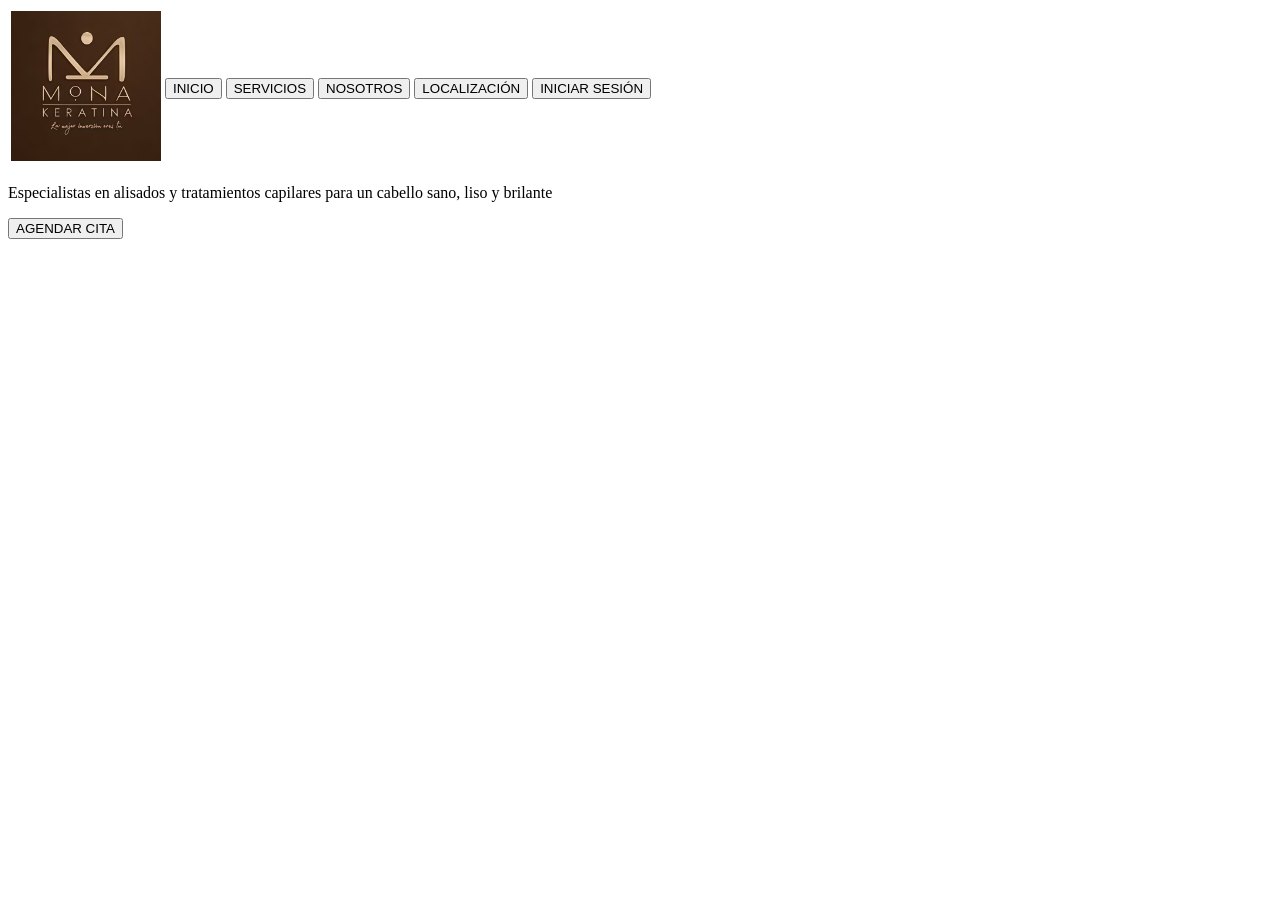
==== index.html @ e4588a0a "Inicio" ====
<!DOCTYPE html>
<html lang="es">

    <head>
        <meta charset="UTF-8">
        <meta name="viewport" content="width=device-width, initial-scale=1.0">
        <title>Mona Keratina</title>
    </head>

    
    <body>

        <header>

            <nav>

                <table border="0">
                    <tr>
                        <th><a href="#"><img src="assets/images/logo.png.jpg" width="150"></a></th>
                        <th><button>INICIO</button></th>
                        <th><button>SERVICIOS</button></th>
                        <th><button>NOSOTROS</button></th>
                        <th><button>LOCALIZACIÓN</button></th>
                        <th><button>INICIAR SESIÓN</button></th>
                    </tr>
                </table>
               
            </nav>
            
        </header>

        <main>

            <section>

                <div>
                    <title>Realza tu belleza, aliza tu confianza</title>
                    <p>Especialistas en alisados y tratamientos capilares para un cabello sano, liso y brilante</p>
                    <button>AGENDAR CITA</button>
                </div>
                
            </section>

        </main>

    </body>

</html>
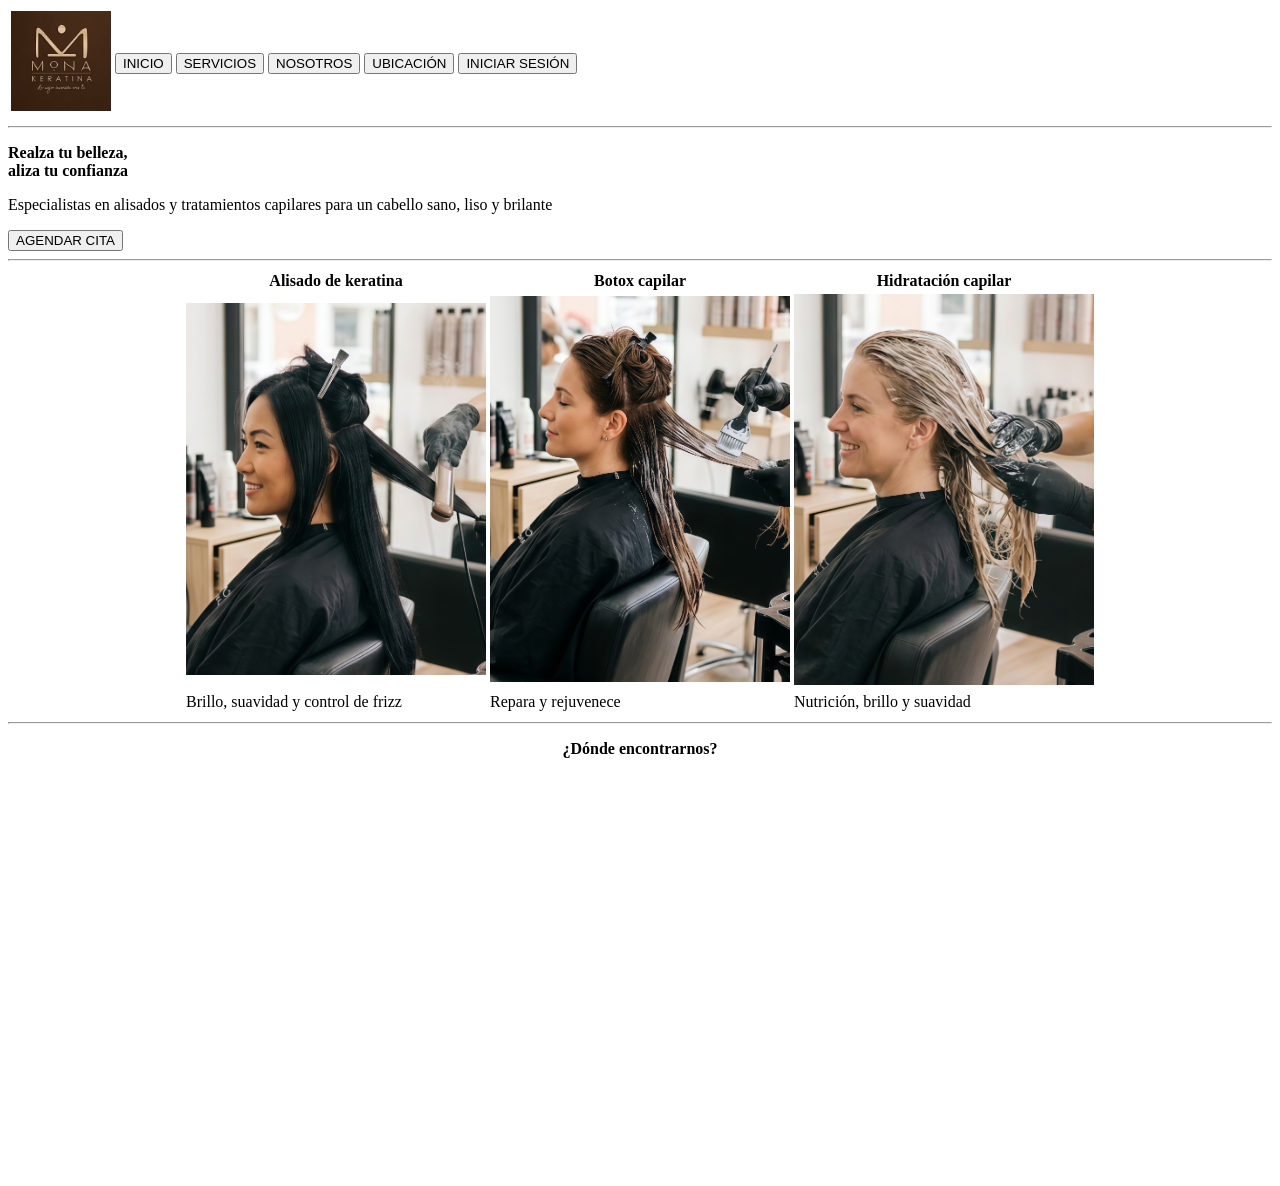
==== commit dd966847: "login, servicios y ubicacion" ====
--- a/index.html
+++ b/index.html
@@ -16,12 +16,12 @@
 
                 <table border="0">
                     <tr>
-                        <th><a href="#"><img src="assets/images/logo.png.jpg" width="150"></a></th>
+                        <th><a href="index.html"><img src="assets/images/logo.png.jpg" width="100"></a></th>
                         <th><button>INICIO</button></th>
                         <th><button>SERVICIOS</button></th>
                         <th><button>NOSOTROS</button></th>
-                        <th><button>LOCALIZACIÓN</button></th>
-                        <th><button>INICIAR SESIÓN</button></th>
+                        <th><button>UBICACIÓN</button></th>
+                        <th><a href="login.html"><button>INICIAR SESIÓN</button></a></th>
                     </tr>
                 </table>
                
@@ -29,16 +29,59 @@
             
         </header>
 
+        <hr>
+
         <main>
 
             <section>
 
                 <div>
-                    <title>Realza tu belleza, aliza tu confianza</title>
+                    <p><b>Realza tu belleza,<br> aliza tu confianza</b></p>
                     <p>Especialistas en alisados y tratamientos capilares para un cabello sano, liso y brilante</p>
                     <button>AGENDAR CITA</button>
                 </div>
                 
+            </section>
+
+            <hr>
+
+            <section>
+
+                <center><div>
+                    <table border="0">
+
+                        <tr>
+                            <th>Alisado de keratina</th>
+                            <th>Botox capilar</th>
+                            <th>Hidratación capilar</th>
+                        </tr>
+                        
+                        <tr>
+                            <td><img src="assets/images/alisado.jpg" width="300"></td>
+                            <td><img src="assets/images/botox.jpg" width="300"></td>
+                            <td><img src="assets/images/hidratacion.jpg" width="300"></td>
+                        </tr>
+
+                        <tr>
+                            <td>Brillo, suavidad y control de frizz</td>
+                            <td>Repara y rejuvenece</td>
+                            <td>Nutrición, brillo y suavidad</td>
+                        </tr>
+
+                    </table>
+                </div></center>
+
+            </section>
+
+            <hr>
+
+            <section>
+
+                <center><p><b>¿Dónde encontrarnos?</b></p>
+                <iframe src="https://www.google.com/maps/embed?pb=!1m18!1m12!1m3!1d3272.13894806941!2d-72.93143072602992!3d5.714794832034581!2m3!1f0!2f0!3f0!3m2!1i1024!2i768!4f13.1!3m3!1m2!1s0x8e6a450cff68e2ab%3A0x9c0c8eb6c53d804!2sMona%20Keratina%20Sogamoso!5e1!3m2!1ses-419!2sco!4v1788809335241!5m2!1ses-419!2sco" 
+                width="500" height="400" style="border:0;" allowfullscreen="" loading="lazy" referrerpolicy="strict-origin-when-cross-origin"></iframe></center>
+  
+
             </section>
 
         </main>
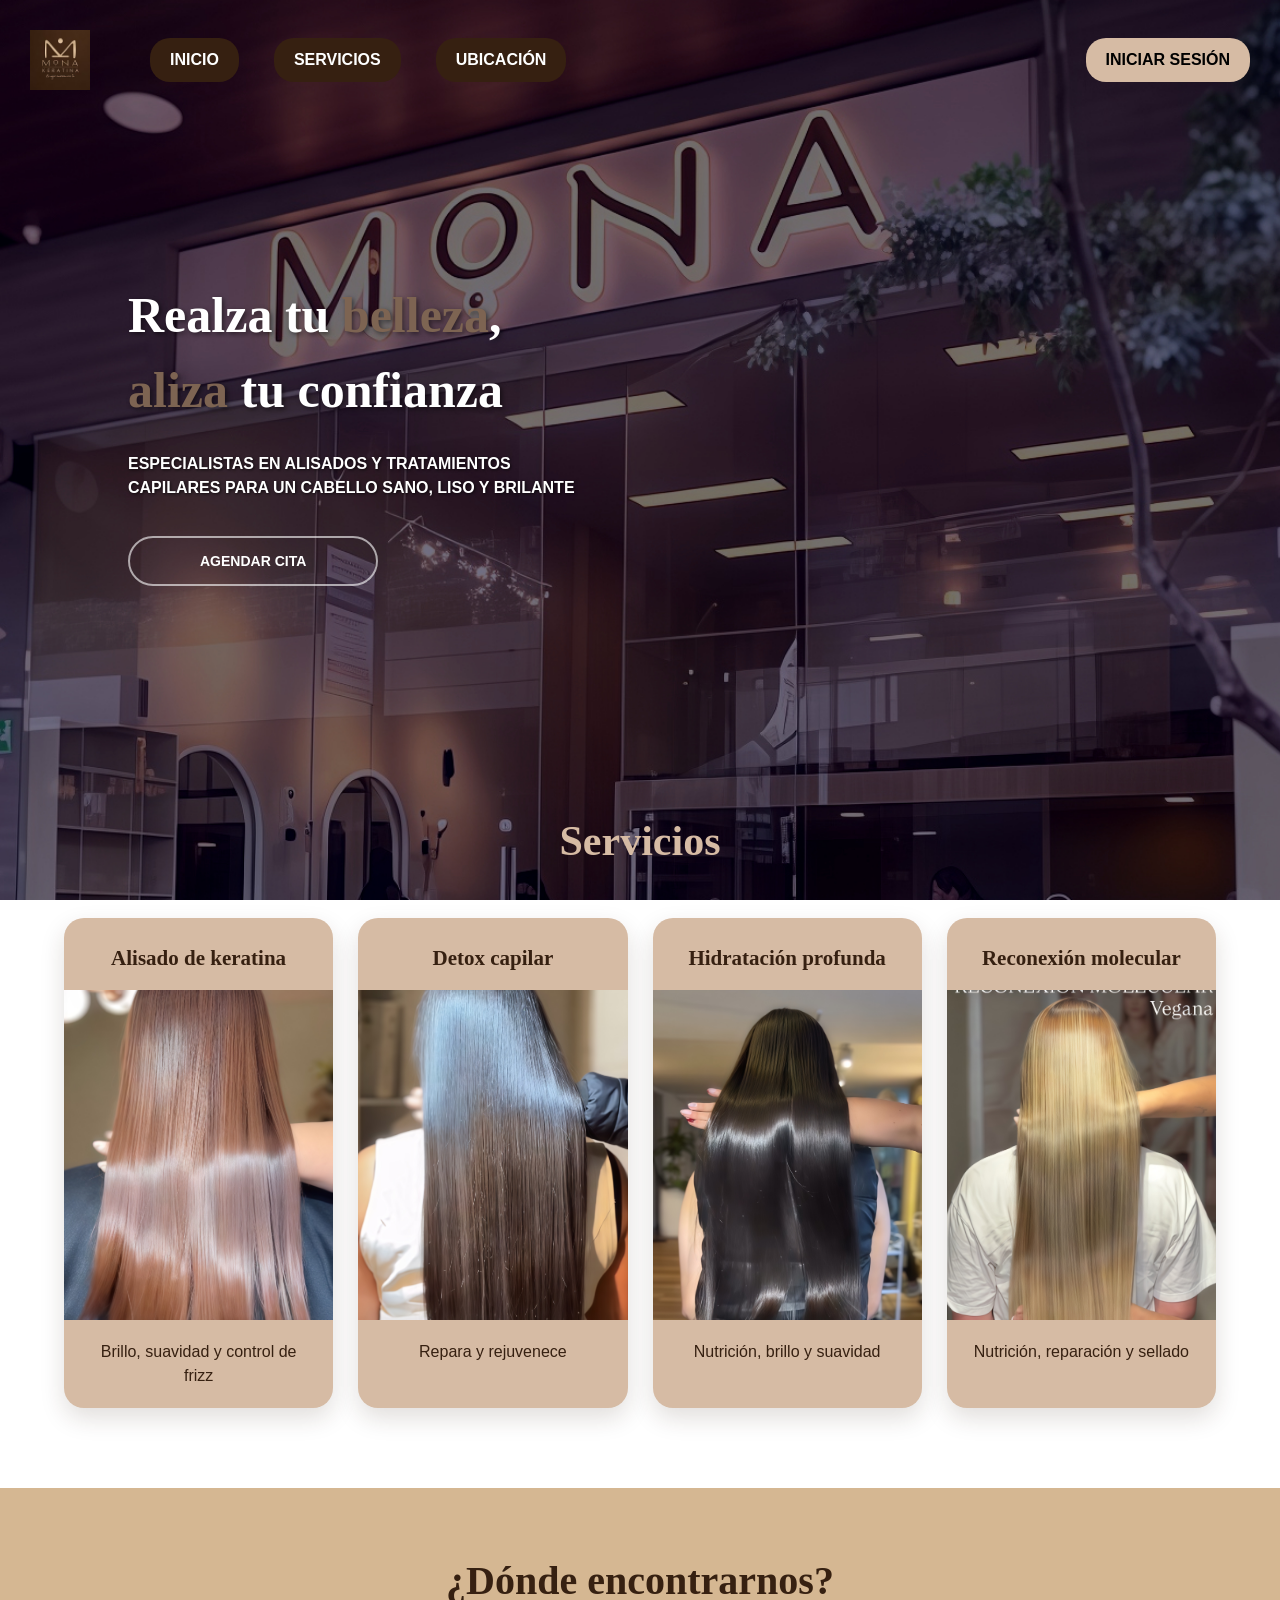
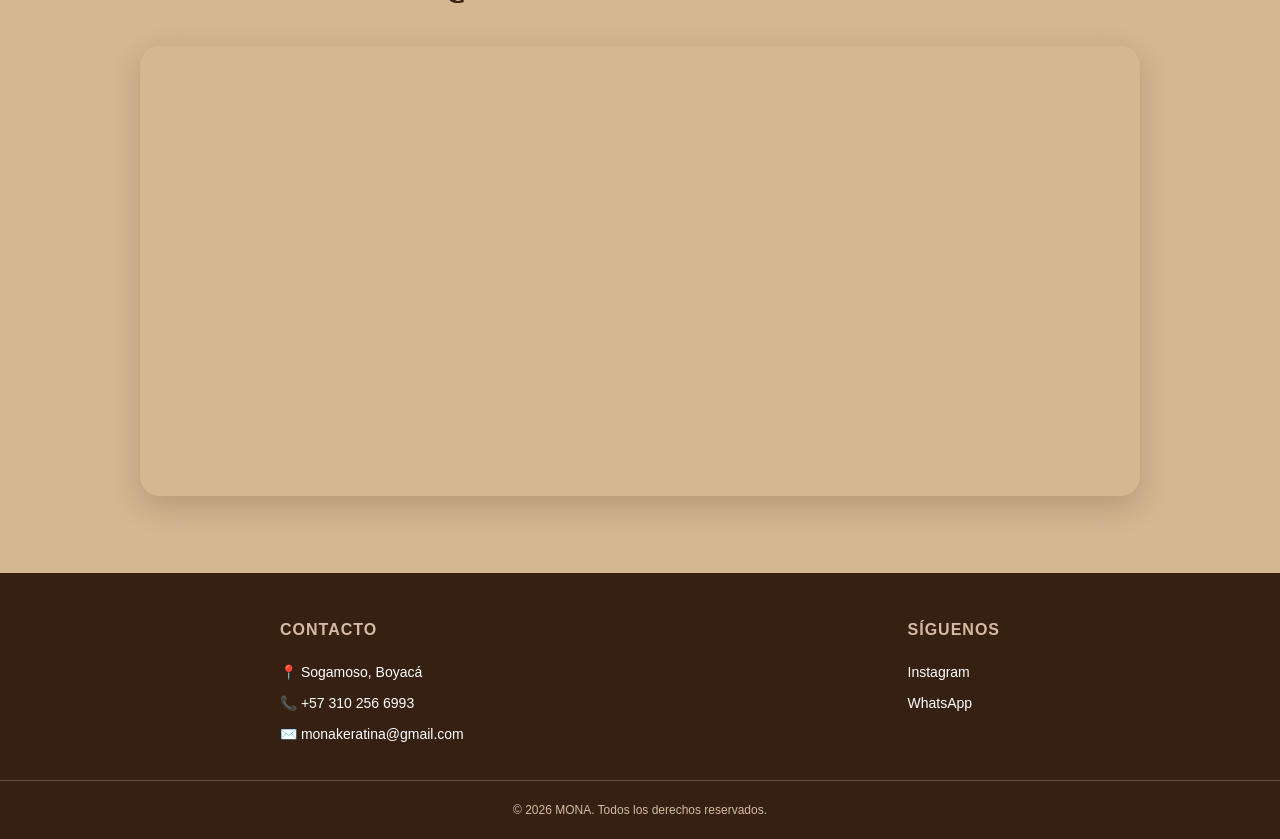
==== commit 9f58c2db: "Estilos" ====
--- a/index.html
+++ b/index.html
@@ -4,87 +4,111 @@
     <head>
         <meta charset="UTF-8">
         <meta name="viewport" content="width=device-width, initial-scale=1.0">
+        <link rel="stylesheet" href="assets/css/styles.css">
         <title>Mona Keratina</title>
     </head>
 
     
-    <body>
+    <body style="background-image: url(assets/images/portada.jpg); background-attachment: fixed; background-position: center; background-size: cover; background-repeat: no-repeat;">
 
-        <header>
+        <header class="encabezado">
 
-            <nav>
+            <a href="index.html" class="logo"><img src="assets/images/logo.jpg" width="60"></a>
 
-                <table border="0">
-                    <tr>
-                        <th><a href="index.html"><img src="assets/images/logo.png.jpg" width="100"></a></th>
-                        <th><button>INICIO</button></th>
-                        <th><button>SERVICIOS</button></th>
-                        <th><button>NOSOTROS</button></th>
-                        <th><button>UBICACIÓN</button></th>
-                        <th><a href="login.html"><button>INICIAR SESIÓN</button></a></th>
-                    </tr>
-                </table>
-               
+            <nav class="menu">
+
+                <ul>
+
+                    <li><a href="#inicio">INICIO</a></li>
+                    <li><a href="#servicios">SERVICIOS</a></li>
+                    <li><a href="#ubicacion">UBICACIÓN</a></li>
+                    <li><a href="login.html" style="background-color: #d6bba4; color: black; border-radius: 20px;">INICIAR SESIÓN</a></li>
+
+                </ul>
+                
             </nav>
-            
+
         </header>
-
-        <hr>
 
         <main>
 
-            <section>
+            <div class="primera-parte">
+                <h1>Realza tu <span style="color: #7d6452">belleza</span>,<br> <span style="color: #7d6452">aliza</span> tu confianza</h1>
+                <p>Especialistas en alisados y tratamientos capilares para un cabello sano, liso y brilante</p>
+                <a href="login.html" class="boton-agenda"><button>AGENDAR CITA</button></a>
+            </div>
 
-                <div>
-                    <p><b>Realza tu belleza,<br> aliza tu confianza</b></p>
-                    <p>Especialistas en alisados y tratamientos capilares para un cabello sano, liso y brilante</p>
-                    <button>AGENDAR CITA</button>
+            <div class="servicios" id="servicios">
+
+                <h2>Servicios</h2>
+
+                <div class="ficha">
+                    <h3>Alisado de keratina</h3>
+                    <img src="assets/images/alisado.jpg" width="300">
+                    <p>Brillo, suavidad y control de frizz</p>
                 </div>
                 
-            </section>
+                <div class="ficha">
+                    <h3>Detox capilar</h3>
+                    <img src="assets/images/botox.jpg" width="300">
+                    <p>Repara y rejuvenece</p>
+                </div>
 
-            <hr>
+                <div class="ficha">
+                    <h3>Hidratación profunda</h3>
+                    <img src="assets/images/hidratacion.jpg" width="300">
+                    <p>Nutrición, brillo y suavidad</p>
+                </div>
 
-            <section>
+                <div class="ficha">
+                    <h3>Reconexión molecular</h3>
+                    <img src="assets/images/reconexion.png">
+                    <p>Nutrición, reparación y sellado</p>
+                </div>
 
-                <center><div>
-                    <table border="0">
+            </div>
 
-                        <tr>
-                            <th>Alisado de keratina</th>
-                            <th>Botox capilar</th>
-                            <th>Hidratación capilar</th>
-                        </tr>
-                        
-                        <tr>
-                            <td><img src="assets/images/alisado.jpg" width="300"></td>
-                            <td><img src="assets/images/botox.jpg" width="300"></td>
-                            <td><img src="assets/images/hidratacion.jpg" width="300"></td>
-                        </tr>
+            <div class="ubicacion" id="ubicacion">
 
-                        <tr>
-                            <td>Brillo, suavidad y control de frizz</td>
-                            <td>Repara y rejuvenece</td>
-                            <td>Nutrición, brillo y suavidad</td>
-                        </tr>
+                <h2>¿Dónde encontrarnos?</h2>
+                <iframe 
+                    src="https://www.google.com/maps/embed?pb=!1m18!1m12!1m3!1d3272.13894806941!2d-72.93143072602992!3d5.714794832034581!2m3!1f0!2f0!3f0!3m2!1i1024!2i768!4f13.1!3m3!1m2!1s0x8e6a450cff68e2ab%3A0x9c0c8eb6c53d804!2sMona%20Keratina%20Sogamoso!5e1!3m2!1ses-419!2sco!4v1788809335241!5m2!1ses-419!2sco" 
+                    width="500" height="400" style="border:0;" allowfullscreen="" loading="lazy" referrerpolicy="strict-origin-when-cross-origin"
+                    loading="lazy"
+                    allowfullscreen
+                    referrerpolicy="strict-origin-when-cross-origin">
+                </iframe>
 
-                    </table>
-                </div></center>
-
-            </section>
-
-            <hr>
-
-            <section>
-
-                <center><p><b>¿Dónde encontrarnos?</b></p>
-                <iframe src="https://www.google.com/maps/embed?pb=!1m18!1m12!1m3!1d3272.13894806941!2d-72.93143072602992!3d5.714794832034581!2m3!1f0!2f0!3f0!3m2!1i1024!2i768!4f13.1!3m3!1m2!1s0x8e6a450cff68e2ab%3A0x9c0c8eb6c53d804!2sMona%20Keratina%20Sogamoso!5e1!3m2!1ses-419!2sco!4v1788809335241!5m2!1ses-419!2sco" 
-                width="500" height="400" style="border:0;" allowfullscreen="" loading="lazy" referrerpolicy="strict-origin-when-cross-origin"></iframe></center>
-  
-
-            </section>
+            </div>
 
         </main>
+
+        <footer class="footer">
+
+            <div class="footer-contenido">
+
+                <div class="footer-seccion">
+                    <h3>CONTACTO</h3>
+                    <p>📍 Sogamoso, Boyacá</p>
+                    <p>📞 +57 310 256 6993</p>
+                    <p>✉️ monakeratina@gmail.com</p>
+                </div>
+
+                <div class="footer-seccion">
+                    <h3>SÍGUENOS</h3>
+                    <div class="redes">
+                        <a href="#">Instagram</a>
+                        <a href="#">WhatsApp</a>
+                    </div>
+                </div>
+
+            </div>
+
+            <div class="footer-bottom">
+                <p>© 2026 MONA. Todos los derechos reservados.</p>
+            </div>
+
+        </footer>
 
     </body>
 
--- a/assets/css/styles.css
+++ b/assets/css/styles.css
@@ -0,0 +1,405 @@
+* {
+    box-sizing: border-box;
+}
+
+body {
+    margin: 0;
+    font-family: Arial, Helvetica, sans-serif;
+    color: #333333;
+    line-height: 1.5;
+}
+
+.encabezado {
+    display: flex;
+    align-items: center;
+    width: 100%;
+    padding: 10px 30px;
+    box-sizing: border-box;
+    gap: 60px;
+    margin-top: 20px;
+}
+
+.logo {
+    display: flex;
+    align-items: center;
+}
+
+.logo img {
+    display: block;
+}
+
+.menu {
+    flex: 1;
+    display: flex;
+    align-items: center;
+    justify-content: center;
+}
+
+.menu ul {
+    width: 100%;
+    display: flex;
+    justify-content: center;
+    align-items: center;
+    gap: 35px;
+    list-style: none;
+    margin: 0;
+    padding: 0;
+}
+
+.menu ul li:last-child {
+    margin-left: auto;
+}
+
+.menu a {
+    display: block;
+    background-color: #362011;
+    color: white;
+    padding: 10px 20px;
+    text-decoration: none;
+    font-weight: bold;
+    border-radius: 20px;
+}
+
+.menu .login {
+    background-color: #d6bba4;
+    color: black;
+}
+
+.primera-parte {
+    position: relative;
+    min-height: 70vh;
+    display: flex;
+    flex-direction: column;
+    justify-content: center;
+    align-items: flex-start;
+    padding-left: 10%;
+    color: white;
+    overflow: hidden;
+}
+
+.primera-parte h1 {
+    font-family: Georgia, "Times New Roman", serif;
+    font-size: 50px;
+    font-weight: 700;
+    text-shadow: 2px 2px 5px rgba(0, 0, 0, 0.5);
+}
+
+.primera-parte p {
+    margin-top: -10px;
+    font-family: Arial, sans-serif;
+    font-size: 16px;
+    font-weight: 700;
+    text-transform: uppercase;
+    max-width: 470px;
+    text-shadow: 1px 1px 3px rgba(0, 0, 0, 0.7);
+}
+
+.boton-agenda button {
+    background: transparent;
+    color: white;
+    border: 2px solid rgba(255, 255, 255, 0.6);
+    border-radius: 25px;
+    padding: 15px 70px;
+    font-size: 14px;
+    font-weight: bold;
+    cursor: pointer;
+    transition: 0.3s ease;
+    margin-top: 20px;
+}
+
+.boton-agenda button:hover {
+    background: white;
+    color: #222;
+}
+
+.servicios {
+    padding: 80px 5%;
+    display: grid;
+    grid-template-columns: repeat(4, 1fr);
+    gap: 25px;
+}
+
+.servicios h2 {
+    grid-column: 1 / -1;
+    text-align: center;
+    margin: 0 0 20px;
+    color: #d6bba4;
+    font-family: Georgia, "Times New Roman", serif;
+    font-size: 42px;
+}
+
+.ficha {
+    background-color: #d6bba4;
+    border-radius: 20px;
+    overflow: hidden;
+    text-align: center;
+    box-shadow: 0 10px 25px rgba(54, 32, 17, 0.15);
+    transition: 0.3s ease;
+}
+
+.ficha:hover {
+    transform: translateY(-10px);
+    box-shadow: 0 18px 35px rgba(54, 32, 17, 0.22);
+}
+
+.ficha h3 {
+    padding: 25px 15px 15px;
+    margin: 0;
+    color: #362011;
+    font-family: Georgia, "Times New Roman", serif;
+    font-size: 21px;
+}
+
+.ficha img {
+    width: 100%;
+    height: 330px;
+    object-fit: cover;
+    display: block;
+}
+
+.ficha p {
+    padding: 20px;
+    margin: 0;
+    color: #362011;
+    font-size: 16px;
+    line-height: 1.5;
+}
+
+.ubicacion {
+    background-color: #d5b792;
+    padding: 30px 8%;
+    text-align: center;
+}
+
+.ubicacion h2 {
+    color: #362011;
+    font-family: Georgia, "Times New Roman", serif;
+    font-size: 40px;
+    margin-bottom: 35px;
+}
+
+.ubicacion iframe {
+    width: 100%;
+    max-width: 1000px;
+    height: 450px;
+    border: none;
+    border-radius: 20px;
+    box-shadow: 0 10px 30px rgba(54, 32, 17, 0.2);
+    margin-bottom: 40px;
+}
+
+.footer {
+    background-color: #362011;
+    color: white;
+    padding-top: 45px;
+}
+
+.footer-contenido {
+    max-width: 800px;
+    margin: auto;
+    padding: 0 40px 35px;
+    display: flex;
+    justify-content: space-between;
+}
+
+.footer-seccion {
+    display: flex;
+    flex-direction: column;
+    gap: 10px;
+}
+
+.footer-seccion h3 {
+    color: #d6bba4;
+    font-size: 16px;
+    margin: 0 0 10px;
+    letter-spacing: 1px;
+}
+
+.footer-seccion a {
+    color: white;
+    text-decoration: none;
+    font-size: 14px;
+    transition: 0.3s;
+}
+
+.footer-seccion a:hover {
+    color: #d6bba4;
+}
+
+.footer-seccion p {
+    margin: 0;
+    font-size: 14px;
+}
+
+.redes {
+    display: flex;
+    flex-direction: column;
+    gap: 10px;
+}
+
+.footer-bottom {
+    border-top: 1px solid rgba(214, 187, 164, 0.3);
+    text-align: center;
+    padding: 20px 20px;
+}
+
+.footer-bottom p {
+    margin: 0;
+    color: #d6bba4;
+    font-size: 12px;
+}
+
+
+/*LOGIN*/
+
+.login-container {
+    display: flex;
+    justify-content: center;
+    align-items: center;
+    margin: auto;
+}
+
+.imagen-login {
+    width: 400px;
+    height: 450px;
+    background: #432918;
+    display: flex;
+    justify-content: center;
+    align-items: center;
+}
+
+.imagen-login img {
+    width: 250px;
+    height: 350px;
+    object-fit: cover;
+    display: block;
+}
+
+.ingreso {
+    width: 400px;
+    height: 450px;
+    background: #432918;
+    padding: 20px 27px;
+    color: #d8c0aa;
+    border-left: 1px solid #d6bba4;
+}
+
+.ingreso h1 {
+    margin-bottom: 30px;
+    font-family: Georgia, "Times New Roman", serif;
+    font-size: 25px;
+    color: #7d6452;
+}
+
+.ingreso form {
+    width: 100%;
+}
+
+.ingreso input {
+    width: 100%;
+    height: 35px;
+    border: none;
+    outline: none;
+    background: #f4f2ed;
+    padding: 5px 7px;
+    margin-bottom: 10px;
+    font-size: 12px;
+    color: #333;
+}
+
+.ingreso .recuperar {
+    display: block;
+    margin-top: 10px;
+    margin-bottom: 20px;
+    color: #7d6452;
+    text-decoration: none;
+    font-size: 12px;
+}
+
+.ingreso .recuperar:hover {
+    color: #d8c0aa;
+}
+
+.captcha {
+    width: 250px;
+    height: 50px;
+    background: #f7f7f7;
+    border: 1px solid #d0d0d0;
+    display: flex;
+    align-items: center;
+    padding: 7px;
+    margin-bottom: 20px;
+    font-size: 12px;
+    color: #555;
+}
+
+.captcha input {
+    width: 25px;
+    height: 25px;
+    margin: 0 7px 0 0;
+}
+
+.ingreso button {
+    width: 100%;
+    height: 40px;
+    border: none;
+    border-radius: 15px;
+    background: #d6bba4;
+    color: black;
+    font-size: 12px;
+    font-weight: bold;
+    cursor: pointer;
+    transition: 0.2s;
+    margin-top: 20px;
+}
+
+.ingreso button:hover {
+    background: #ead4be;
+    transform: scale(1.01);
+}
+
+.ingreso button a {
+    display: flex;
+    width: 100%;
+    height: 100%;
+    align-items: center;
+    justify-content: center;
+    color: #432918;
+    text-decoration: none;
+}
+
+/*PANEL DE CONTROL*/
+.barra-lateral {
+    position: absolute;
+    left: 0;
+    top: 0;
+    width: 230px;
+    min-height: 100vh;
+}
+
+.main-content {
+    margin-left: 250px;
+}
+
+.sidebar-menu {
+    display: flex;
+    flex-direction: column;
+    gap: 20px;
+    padding: 20px;
+    background-color: #c7ab88;
+}
+
+.sidebar-menu img {
+    margin: auto;
+}
+
+.menu-item {
+    display: block;
+    padding: 10px 10px;
+    text-align: center;
+    color: white;
+    text-decoration: none;
+    border-radius: 8px;
+    border: 1px solid #dddddd;
+    background-color: #432918;
+}
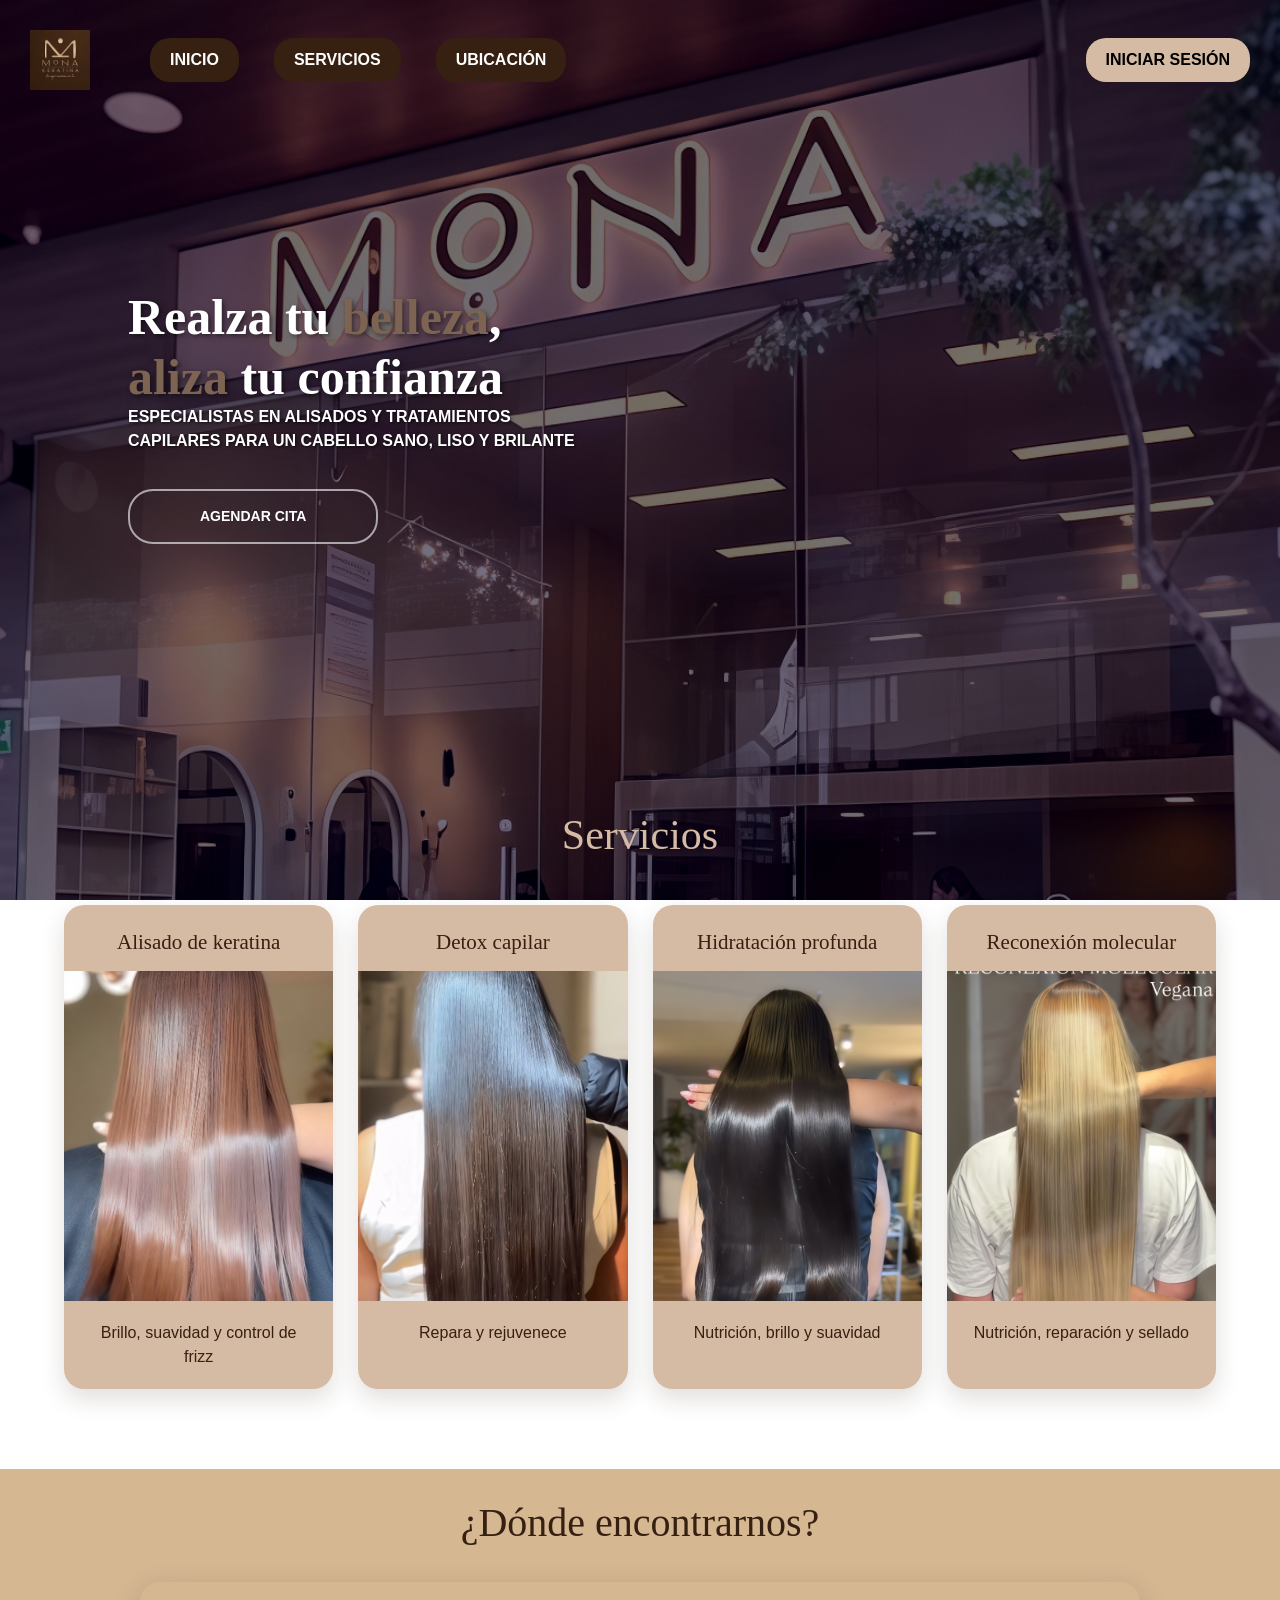
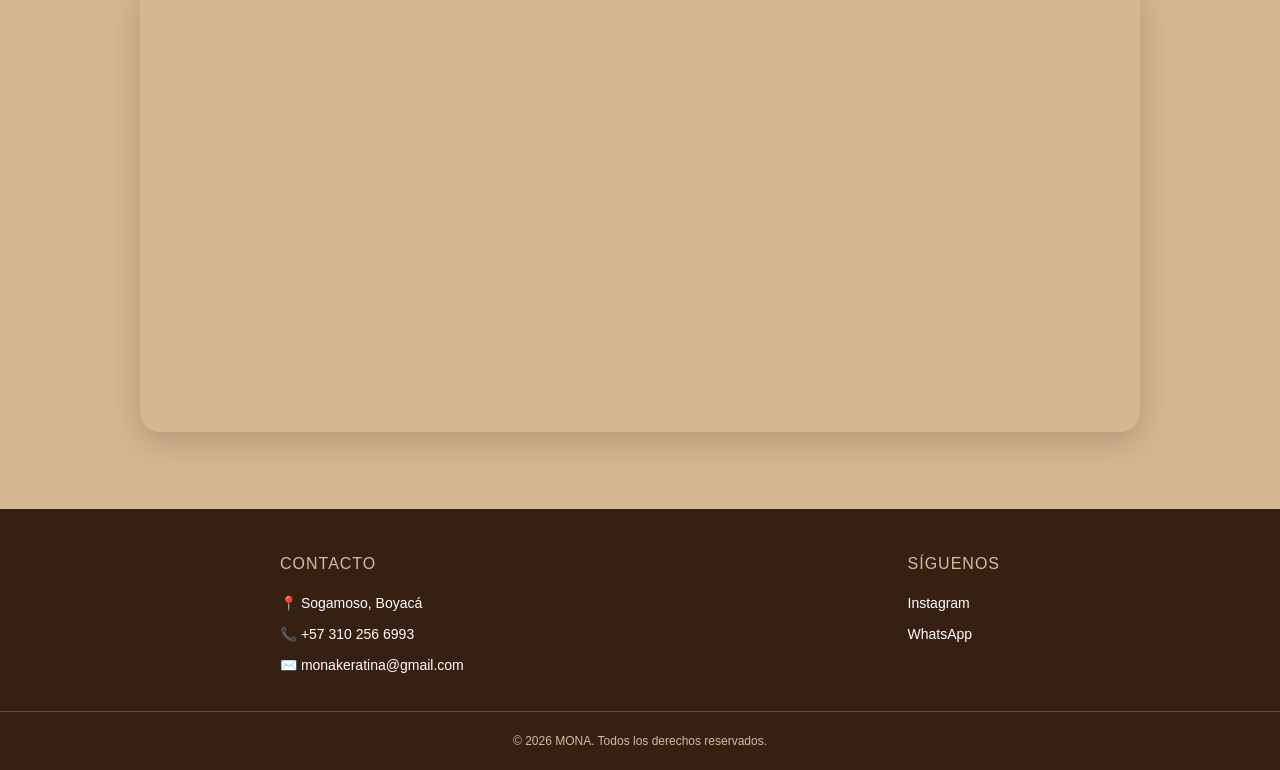
==== commit 5dfbcd92: "Nuevos estilos en Panel y Breakpoints" ====
--- a/index.html
+++ b/index.html
@@ -4,6 +4,7 @@
     <head>
         <meta charset="UTF-8">
         <meta name="viewport" content="width=device-width, initial-scale=1.0">
+        <link href="https://cdn.jsdelivr.net/npm/bootstrap@5.3.8/dist/css/bootstrap.min.css" rel="stylesheet" integrity="sha384-sRIl4kxILFvY47J16cr9ZwB07vP4J8+LH7qKQnuqkuIAvNWLzeN8tE5YBujZqJLB" crossorigin="anonymous">
         <link rel="stylesheet" href="assets/css/styles.css">
         <title>Mona Keratina</title>
     </head>
@@ -110,6 +111,8 @@
 
         </footer>
 
+        <script src="https://cdn.jsdelivr.net/npm/bootstrap@5.3.8/dist/js/bootstrap.bundle.min.js" integrity="sha384-FKyoEForCGlyvwx9Hj09JcYn3nv7wiPVlz7YYwJrWVcXK/BmnVDxM+D2scQbITxI" crossorigin="anonymous"></script>
+
     </body>
 
 </html>
--- a/assets/css/styles.css
+++ b/assets/css/styles.css
@@ -257,11 +257,12 @@
     justify-content: center;
     align-items: center;
     margin: auto;
+    margin-top: 75px;
 }
 
 .imagen-login {
-    width: 400px;
-    height: 450px;
+    width: 600px;
+    height: 650px;
     background: #432918;
     display: flex;
     justify-content: center;
@@ -269,15 +270,15 @@
 }
 
 .imagen-login img {
-    width: 250px;
-    height: 350px;
+    width: 450px;
+    height: 550px;
     object-fit: cover;
     display: block;
 }
 
 .ingreso {
-    width: 400px;
-    height: 450px;
+    width: 600px;
+    height: 650px;
     background: #432918;
     padding: 20px 27px;
     color: #d8c0aa;
@@ -285,9 +286,9 @@
 }
 
 .ingreso h1 {
-    margin-bottom: 30px;
+    margin-bottom: 50px;
     font-family: Georgia, "Times New Roman", serif;
-    font-size: 25px;
+    font-size: 40px;
     color: #7d6452;
 }
 
@@ -297,23 +298,23 @@
 
 .ingreso input {
     width: 100%;
-    height: 35px;
+    height: 55px;
     border: none;
     outline: none;
     background: #f4f2ed;
     padding: 5px 7px;
-    margin-bottom: 10px;
-    font-size: 12px;
+    margin-bottom: 30px;
+    font-size: 16px;
     color: #333;
+    margin-top: 10px;
 }
 
 .ingreso .recuperar {
     display: block;
-    margin-top: 10px;
-    margin-bottom: 20px;
+    margin-bottom: 40px;
     color: #7d6452;
     text-decoration: none;
-    font-size: 12px;
+    font-size: 16px;
 }
 
 .ingreso .recuperar:hover {
@@ -321,16 +322,17 @@
 }
 
 .captcha {
-    width: 250px;
-    height: 50px;
+    width: 350px;
+    height: 80px;
     background: #f7f7f7;
     border: 1px solid #d0d0d0;
     display: flex;
     align-items: center;
-    padding: 7px;
+    padding: 7px 15px;
     margin-bottom: 20px;
-    font-size: 12px;
+    font-size: 14px;
     color: #555;
+    gap: 7px;
 }
 
 .captcha input {
@@ -340,17 +342,19 @@
 }
 
 .ingreso button {
-    width: 100%;
-    height: 40px;
+    display: flex;
+    margin: auto;
+    width: 400px;
+    height: 60px;
     border: none;
     border-radius: 15px;
     background: #d6bba4;
     color: black;
-    font-size: 12px;
+    font-size: 16px;
     font-weight: bold;
     cursor: pointer;
     transition: 0.2s;
-    margin-top: 20px;
+    margin-top: 50px;
 }
 
 .ingreso button:hover {
@@ -370,27 +374,27 @@
 
 /*PANEL DE CONTROL*/
 .barra-lateral {
-    position: absolute;
+    position: fixed;
     left: 0;
     top: 0;
     width: 230px;
-    min-height: 100vh;
-}
-
-.main-content {
-    margin-left: 250px;
+    height: 100vh;
+    overflow-y: auto;
 }
 
 .sidebar-menu {
     display: flex;
     flex-direction: column;
-    gap: 20px;
+    gap: 40px;
     padding: 20px;
     background-color: #c7ab88;
 }
 
 .sidebar-menu img {
     margin: auto;
+    width: 150px;
+    margin-top: 20px;
+    margin-bottom: 20px;
 }
 
 .menu-item {
@@ -400,6 +404,450 @@
     color: white;
     text-decoration: none;
     border-radius: 8px;
-    border: 1px solid #dddddd;
     background-color: #432918;
+    margin-bottom: 18px;
+}
+
+.main-content {
+    margin-left: 230px;
+}
+
+.topbar {
+    display: flex;
+    margin-top: 10px;
+    margin-left: 20px;
+}
+
+.topbar ul {
+    width: 100%;
+    display: flex;
+    align-items: center;
+    gap: 35px;
+    list-style: none;
+    margin-top: 10px;
+    padding: 0;
+}
+
+.search-input {
+    width: 600px;
+    height: 40px;
+    padding: 10px;
+}
+
+.perfil {
+    margin-left: auto;
+    display: flex;
+    justify-content: center;
+    align-items: center;
+    gap: 15px;
+    margin-right: 20px;
+}
+
+.dashboard-header {
+    display: flex;
+    background-color: #d6bba44d;
+    margin: 20px;
+    padding: 15px;
+}
+
+.welcome-section {
+    display: flex;
+    gap: 20px
+}
+
+.welcome-logo img {
+    margin-left: 10px;
+    width: 120px;
+    margin-top: 20px;
+}
+
+.status-card {
+    display: flex;
+    margin-left: auto;
+    border-radius: 10px;
+    background-color: white;
+    height: 120px;
+    margin-top: 15px;
+    margin-right: 20px;
+    border: 1px solid green;
+    width: 400px;
+}
+
+.status-card p {
+    margin-left: 25px;
+}
+
+.status-card img {
+    width: 50px;
+}
+
+.status-info ul {
+    list-style: none;
+    gap: 15px;
+    align-items: center;
+    display: flex;
+    margin-left: -10px;
+    margin-top: 10px;
+}
+
+.citas-grid {
+    display: flex;
+    gap: 40px;
+    margin-left: 5%;
+    margin-top: 40px;
+}
+
+.citas-hoy {
+    display: flex;
+    background-color: #f4e8dc;
+    border: 2px solid #362011;
+    border-radius: 4px;
+    padding: 15px;
+    width: 350px;
+}
+
+.citas-semana {
+    display: flex;
+    background-color: #ede0e0;
+    border: 2px solid #362011;
+    border-radius: 4px;
+    padding: 15px;
+    width: 350px;
+}
+
+.nuevos-clientes {
+    display: flex;
+    background-color: #e3e5dc;
+    border: 2px solid #362011;
+    border-radius: 4px;
+    padding: 15px;
+    width: 350px;
+}
+
+.ingresos-mes {
+    display: flex;
+    background-color: #e2dee4;
+    border: 2px solid #362011;
+    border-radius: 4px;
+    padding: 15px;
+    width: 350px;
+}
+
+.section-title {
+    margin: 25px;
+    color: #362011;
+}
+
+.rapidas-grid {
+    margin: 20px;
+    display: flex;
+    gap: 40px;
+    margin-left: 5%;
+}
+
+.accion-rapida {
+    width: 350px;
+    padding: 20px;
+    border-radius: 4px;
+    border: 2px solid #362011;
+}
+
+.accion-rapida h3 {
+    color: #362011;
+    font-size: 20px;
+}
+
+.accion-rapida img {
+    width: 80px;
+}
+
+.accion-rapida ul {
+    display: flex;
+    list-style: none;
+    align-items: center;
+}
+
+.stat-content p {
+    font-size: 20px;
+}
+
+.stat-content h2 {
+    font-size: 40px;
+}
+
+.stat-content img {
+    width: 80px;
+}
+
+.stat-content ul {
+    display: flex;
+    align-items: center;
+    list-style: none;
+}
+
+.citas-section {
+    margin-top: 25px;
+}
+
+.citas-header {
+    display: flex;
+    align-items: center;
+    justify-content: space-between;
+    margin: 0 4px 12px;
+}
+
+.citas-table-container {
+    width: 100%;
+    overflow-x: auto;
+    background: white;
+    border: 1px solid #e6e2de;
+    border-radius: 13px;
+    box-shadow: 0 4px 15px rgba(40, 30, 20, 0.04);
+}
+
+.citas-table {
+    width: 100%;
+    border-collapse: collapse;
+    font-size: 13px;
+}
+
+.citas-table thead {
+    background: #fcfbfa;
+}
+
+.citas-table th {
+    padding: 13px 22px;
+    text-align: left;
+    font-size: 11px;
+    font-weight: 700;
+    color: #514b47;
+    letter-spacing: 0.2px;
+    border-bottom: 1px solid #e9e5e1;
+}
+
+.citas-table td {
+    padding: 10px 22px;
+    height: 49px;
+    color: #38322e;
+    border-bottom: 1px solid #eeeae6;
+    white-space: nowrap;
+}
+
+.citas-table tbody tr:hover {
+    background: #faf8f5;
+}
+
+.client {
+    display: flex;
+    align-items: center;
+    gap: 12px;
+}
+
+.confirmada {
+    display: inline-flex;
+    align-items: center;
+    justify-content: center;
+    min-width: 99px;
+    padding: 6px 13px;
+    border-radius: 20px;
+    font-size: 12px;
+    font-weight: 600;
+    background: #d6eee3;
+    color: #28715a;
+}
+
+.pendiente {
+    display: inline-flex;
+    align-items: center;
+    justify-content: center;
+    min-width: 99px;
+    padding: 6px 13px;
+    border-radius: 20px;
+    font-size: 12px;
+    font-weight: 600;
+    background: #ffe8bb;
+    color: #a86808;
+}
+
+/*breakpoints*/
+
+@media (max-width: 992px) {
+    .servicios {
+        grid-template-columns: repeat(2, 1fr);
+    }
+    .encabezado {
+        gap: 20px;
+    }
+    .menu ul {
+        gap: 15px;
+    }
+    .login-container {
+        padding: 20px;
+    }
+    .imagen-login,
+    .ingreso {
+        width: 50%;
+    }
+    .imagen-login img {
+        width: 80%;
+        height: auto;
+    }
+    .ingreso button {
+        width: 80%;
+    }
+    .citas-grid {
+        flex-wrap: wrap;
+        gap: 20px;
+    }
+    .citas-hoy,
+    .citas-semana,
+    .nuevos-clientes,
+    .ingresos-mes {
+        width: calc(50% - 20px);
+    }
+    .rapidas-grid {
+        flex-wrap: wrap;
+    }
+    .accion-rapida {
+        width: calc(50% - 20px);
+    }
+    .search-input {
+        width: 300px;
+    }
+}
+
+@media (max-width: 576px) {
+    .encabezado {
+        flex-direction: column;
+        gap: 15px;
+        padding: 10px;
+    }
+    .menu ul {
+        flex-wrap: wrap;
+        gap: 8px;
+    }
+    .menu a {
+        padding: 8px 12px;
+        font-size: 12px;
+    }
+    .primera-parte {
+        min-height: 80vh;
+        padding: 30px;
+    }
+    .primera-parte h1 {
+        font-size: 35px;
+    }
+    .primera-parte p {
+        font-size: 13px;
+    }
+    .servicios {
+        grid-template-columns: 1fr;
+        padding: 50px 20px;
+    }
+    .servicios h2 {
+        font-size: 35px;
+    }
+    .ficha img {
+        height: 280px;
+    }
+    .ubicacion {
+        padding: 30px 20px;
+    }
+    .ubicacion h2 {
+        font-size: 30px;
+    }
+    .ubicacion iframe {
+        height: 300px;
+    }
+    .footer-contenido {
+        flex-direction: column;
+        gap: 30px;
+    }
+    .login-container {
+        flex-direction: column;
+        margin-top: 30px;
+        padding: 20px;
+    }
+    .imagen-login,
+    .ingreso {
+        width: 100%;
+        height: auto;
+    }
+    .imagen-login {
+        padding: 30px;
+    }
+    .imagen-login img {
+        width: 100%;
+        max-width: 350px;
+        height: auto;
+    }
+    .ingreso {
+        padding: 30px 20px;
+    }
+    .ingreso h1 {
+        font-size: 32px;
+        margin-bottom: 30px;
+    }
+    .captcha {
+        width: 100%;
+    }
+    .ingreso button {
+        width: 100%;
+    }
+    .barra-lateral {
+        width: 70px;
+    }
+    .sidebar-menu {
+        padding: 10px;
+        gap: 15px;
+    }
+    .sidebar-menu img {
+        width: 50px;
+    }
+    .menu-item {
+        font-size: 0;
+        padding: 15px 5px;
+    }
+    .main-content {
+        margin-left: 70px;
+    }
+    .topbar {
+        margin-left: 10px;
+    }
+    .topbar ul {
+        gap: 10px;
+    }
+    .search-input {
+        width: 150px;
+    }
+    .dashboard-header {
+        flex-direction: column;
+        margin: 10px;
+    }
+    .status-card {
+        width: 100%;
+        margin: 20px 0 0;
+    }
+    .citas-grid {
+        flex-direction: column;
+        margin-left: 10px;
+        margin-right: 10px;
+    }
+    .citas-hoy,
+    .citas-semana,
+    .nuevos-clientes,
+    .ingresos-mes {
+        width: 100%;
+    }
+    .rapidas-grid {
+        flex-direction: column;
+        margin-left: 10px;
+        margin-right: 10px;
+    }
+    .accion-rapida {
+        width: 100%;
+    }
+    .citas-table-container {
+        overflow-x: auto;
+    }
 }
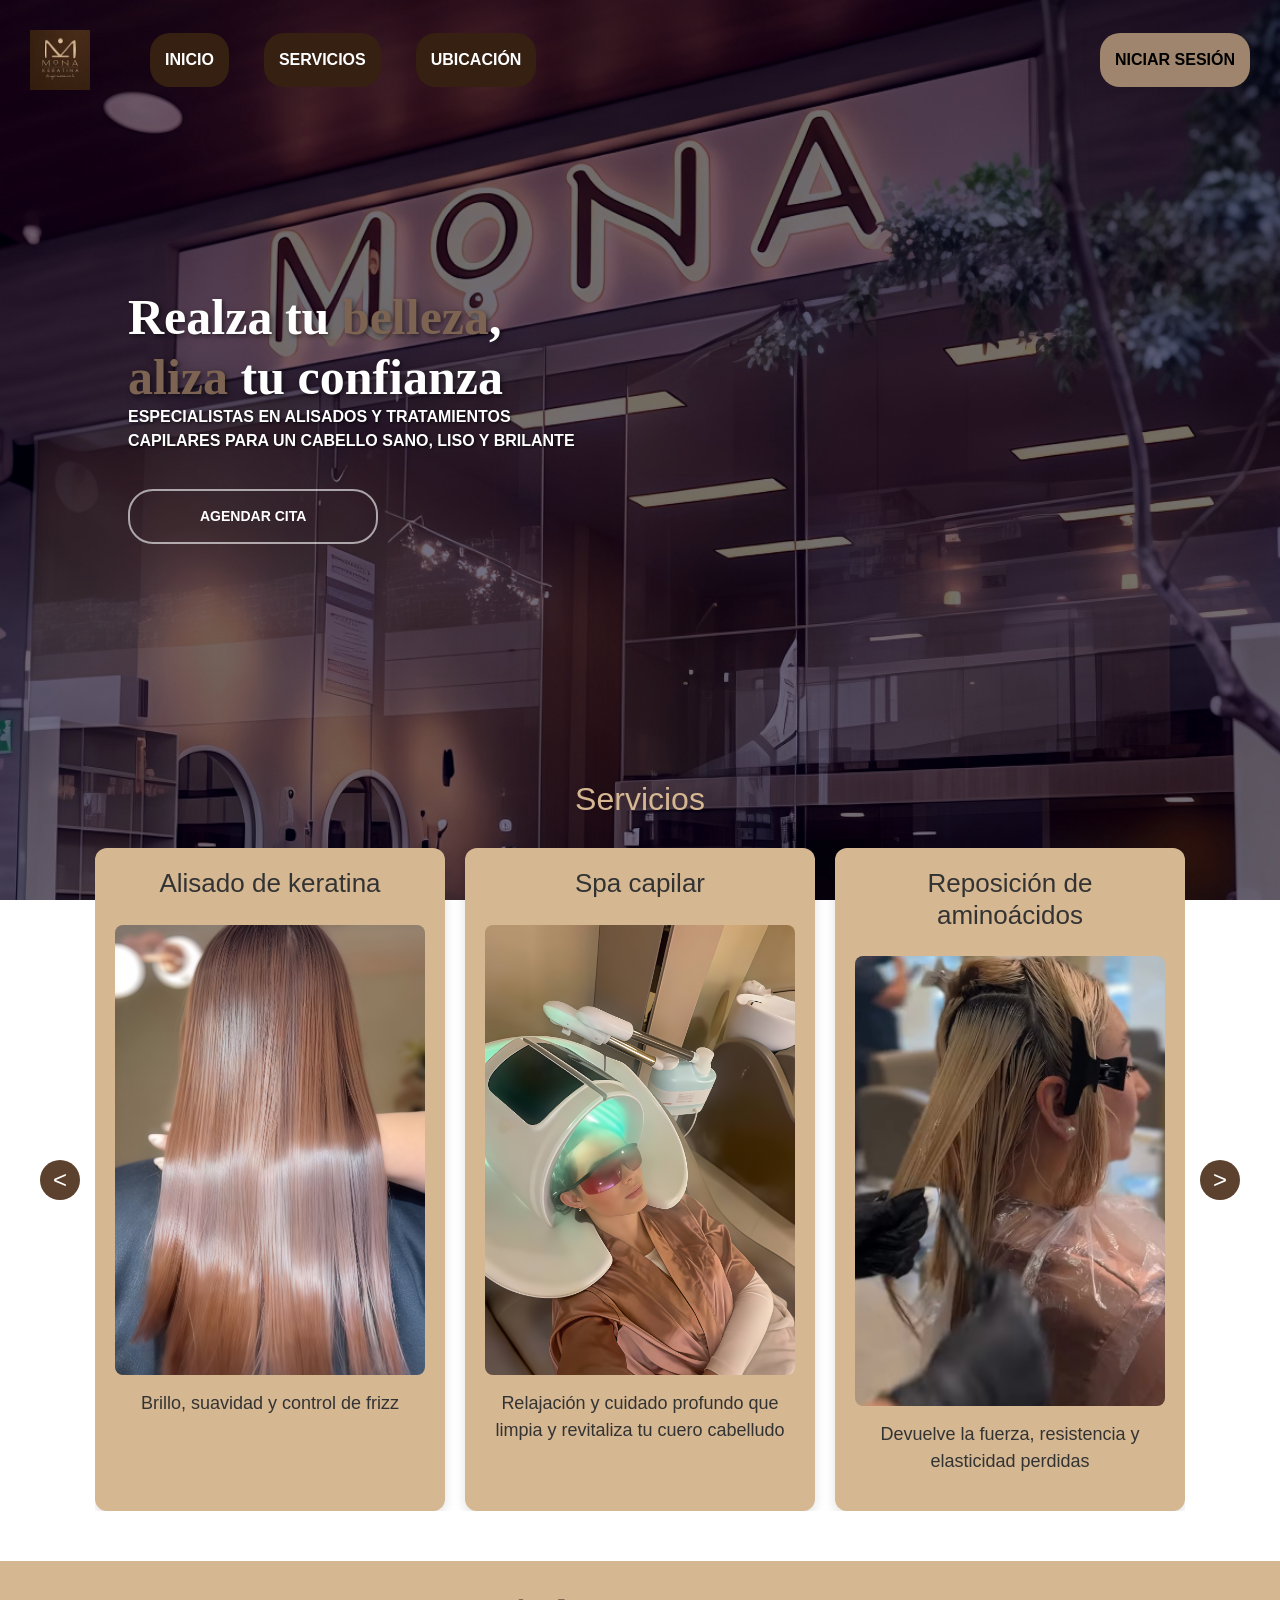
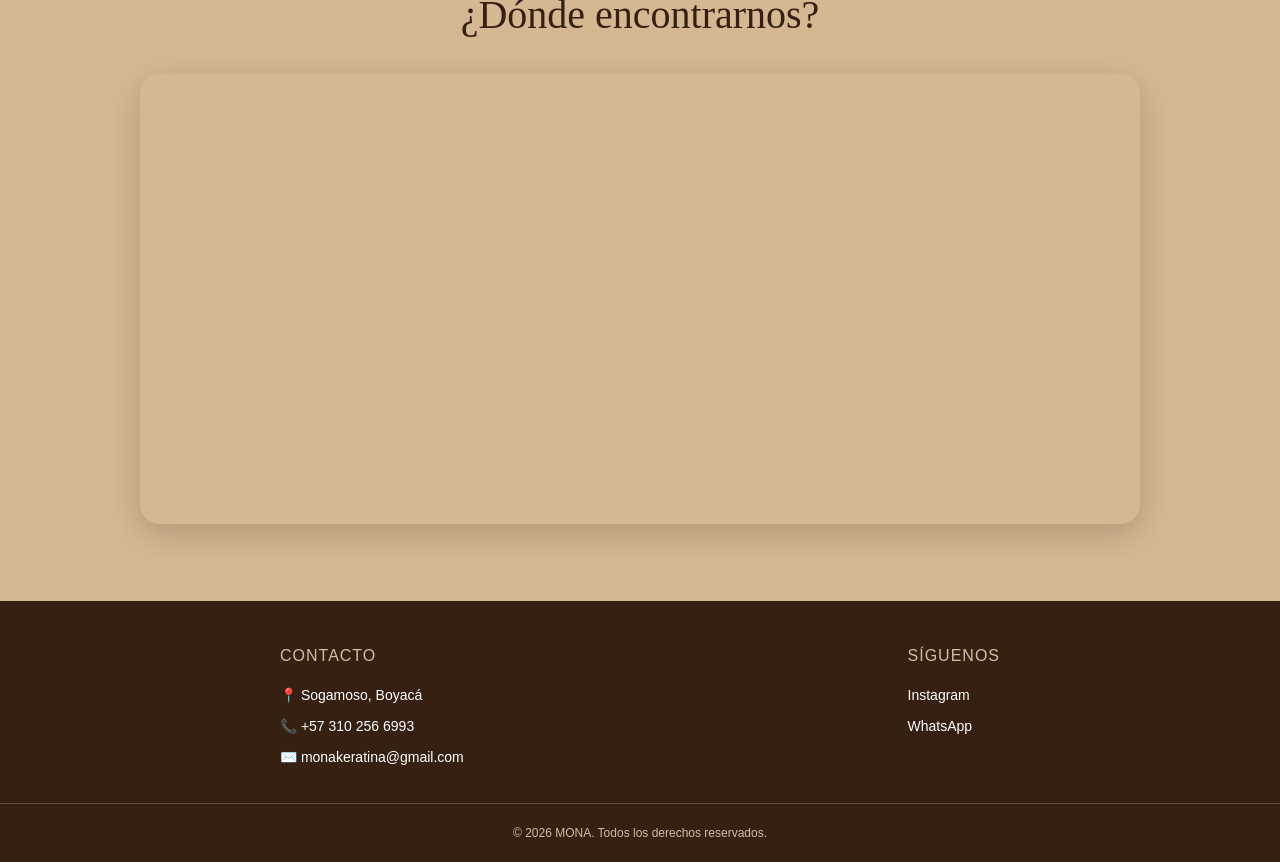
==== commit e6868390: "Funciones de JavaScript" ====
--- a/index.html
+++ b/index.html
@@ -12,7 +12,7 @@
     
     <body style="background-image: url(assets/images/portada.jpg); background-attachment: fixed; background-position: center; background-size: cover; background-repeat: no-repeat;">
 
-        <header class="encabezado">
+        <header class="encabezado" id="encabezado">
 
             <a href="index.html" class="logo"><img src="assets/images/logo.jpg" width="60"></a>
 
@@ -20,10 +20,10 @@
 
                 <ul>
 
-                    <li><a href="#inicio">INICIO</a></li>
-                    <li><a href="#servicios">SERVICIOS</a></li>
-                    <li><a href="#ubicacion">UBICACIÓN</a></li>
-                    <li><a href="login.html" style="background-color: #d6bba4; color: black; border-radius: 20px;">INICIAR SESIÓN</a></li>
+                    <li><button>INICIO</button></li>
+                    <li><button>SERVICIOS</button></li>
+                    <li><button>UBICACIÓN</button></li>
+                    <li><button id="inicioSesion">NICIAR SESIÓN</button></li>
 
                 </ul>
                 
@@ -39,35 +39,67 @@
                 <a href="login.html" class="boton-agenda"><button>AGENDAR CITA</button></a>
             </div>
 
+            
             <div class="servicios" id="servicios">
 
                 <h2>Servicios</h2>
 
-                <div class="ficha">
-                    <h3>Alisado de keratina</h3>
-                    <img src="assets/images/alisado.jpg" width="300">
-                    <p>Brillo, suavidad y control de frizz</p>
-                </div>
-                
-                <div class="ficha">
-                    <h3>Detox capilar</h3>
-                    <img src="assets/images/botox.jpg" width="300">
-                    <p>Repara y rejuvenece</p>
+                <div class="carruselServicios">
+
+                    <button id="anterior"><</button>
+
+                    <div class="carrusel-contenedor">
+
+                        <div id="carrusel">
+
+                            <div class="ficha">
+                                <h3>Alisado de keratina</h3>
+                                <img src="assets/images/alisado.jpg" alt="Alisado de keratina">
+                                <p>Brillo, suavidad y control de frizz</p>
+                            </div>
+
+                            <div class="ficha">
+                                <h3>Spa capilar</h3>
+                                <img src="assets/images/spa.png" alt="Spa capilar">
+                                <p>Relajación y cuidado profundo que limpia y revitaliza tu cuero cabelludo</p>
+                            </div>
+
+                            <div class="ficha">
+                                <h3>Reposición de aminoácidos</h3>
+                                <img src="assets/images/amino.png" alt="Reposición de aminoácidos">
+                                <p>Devuelve la fuerza, resistencia y elasticidad perdidas</p>
+                            </div>
+
+                            <div class="ficha">
+                                <h3>Detox capilar</h3>
+                                <img src="assets/images/botox.jpg" alt="Detox capilar">
+                                <p>Repara y rejuvenece el cuero cabelludo</p>
+                            </div>
+
+                            <div class="ficha">
+                                <h3>Hidratación profunda</h3>
+                                <img src="assets/images/hidratacion.jpg" alt="Hidratación profunda">
+                                <p>Nutrición, brillo y suavidad intensos</p>
+                            </div>
+
+                            <div class="ficha">
+                                <h3>Reconexión molecular</h3>
+                                <img src="assets/images/reconexion.png" alt="Reconexión molecular">
+                                <p>Nutrición, reparación y sellado del cabello</p>
+                            </div>
+
+                        </div>
+
+                    </div>
+
+                    <button id="siguiente">></button>
+
                 </div>
 
-                <div class="ficha">
-                    <h3>Hidratación profunda</h3>
-                    <img src="assets/images/hidratacion.jpg" width="300">
-                    <p>Nutrición, brillo y suavidad</p>
-                </div>
-
-                <div class="ficha">
-                    <h3>Reconexión molecular</h3>
-                    <img src="assets/images/reconexion.png">
-                    <p>Nutrición, reparación y sellado</p>
-                </div>
+                <div id="indicadores"></div>
 
             </div>
+
 
             <div class="ubicacion" id="ubicacion">
 
@@ -111,6 +143,7 @@
 
         </footer>
 
+        <script src="assets/scripts/index.js"></script> 
         <script src="https://cdn.jsdelivr.net/npm/bootstrap@5.3.8/dist/js/bootstrap.bundle.min.js" integrity="sha384-FKyoEForCGlyvwx9Hj09JcYn3nv7wiPVlz7YYwJrWVcXK/BmnVDxM+D2scQbITxI" crossorigin="anonymous"></script>
 
     </body>
--- a/assets/css/styles.css
+++ b/assets/css/styles.css
@@ -1,4 +1,6 @@
 * {
+    margin: 0;
+    padding: 0;
     box-sizing: border-box;
 }
 
@@ -50,18 +52,32 @@
     margin-left: auto;
 }
 
-.menu a {
+.menu button {
+    border-radius: 20px;
+    background-color: #362011;
+    padding: 15px;
+    border: none;
+    font-weight: bold;
+    color: white;
+}
+
+#inicioSesion {
+    background-color: #9f856d;
+    color: black;
+}
+
+#inicioSesion a {
+    color: black;
     display: block;
+}
+
+#inicioSesion:hover {
     background-color: #362011;
     color: white;
-    padding: 10px 20px;
-    text-decoration: none;
-    font-weight: bold;
-    border-radius: 20px;
-}
-
-.menu .login {
-    background-color: #d6bba4;
+}
+
+.menu button:hover {
+    background-color: #9f856d;
     color: black;
 }
 
@@ -113,56 +129,78 @@
 }
 
 .servicios {
-    padding: 80px 5%;
-    display: grid;
-    grid-template-columns: repeat(4, 1fr);
-    gap: 25px;
+    width: 100%;
+    padding: 50px 20px;
+    text-align: center;
 }
 
 .servicios h2 {
-    grid-column: 1 / -1;
+    font-size: 2rem;
+    margin-bottom: 30px;
+    color: #d5b792;
+}
+
+.carruselServicios {
+    display: flex;
+    align-items: center;
+    justify-content: center;
+    gap: 15px;
+    max-width: 1200px;
+    margin: auto;
+}
+
+.carrusel-contenedor {
+    width: 100%;
+    overflow: hidden;
+}
+
+#carrusel {
+    display: flex;
+    gap: 20px;
+    transition: transform 0.5s ease-in-out;
+}
+
+.ficha {
+    flex: 0 0 calc((100% - 40px) / 3);
+    box-sizing: border-box;
+    padding: 20px;
+    border-radius: 12px;
+    background-color: #d5b792;
+    box-shadow: 0 4px 12px rgba(0, 0, 0, 0.12);
     text-align: center;
-    margin: 0 0 20px;
-    color: #d6bba4;
-    font-family: Georgia, "Times New Roman", serif;
-    font-size: 42px;
-}
-
-.ficha {
-    background-color: #d6bba4;
-    border-radius: 20px;
-    overflow: hidden;
-    text-align: center;
-    box-shadow: 0 10px 25px rgba(54, 32, 17, 0.15);
-    transition: 0.3s ease;
-}
-
-.ficha:hover {
-    transform: translateY(-10px);
-    box-shadow: 0 18px 35px rgba(54, 32, 17, 0.22);
 }
 
 .ficha h3 {
-    padding: 25px 15px 15px;
-    margin: 0;
-    color: #362011;
-    font-family: Georgia, "Times New Roman", serif;
-    font-size: 21px;
+    font-size: 26px;
+    margin-bottom: 25px;
 }
 
 .ficha img {
     width: 100%;
-    height: 330px;
+    height: 450px;
     object-fit: cover;
-    display: block;
+    border-radius: 8px;
 }
 
 .ficha p {
-    padding: 20px;
-    margin: 0;
-    color: #362011;
-    font-size: 16px;
-    line-height: 1.5;
+    font-size: 18px;
+    margin-top: 15px;
+}
+
+.carruselServicios button {
+    flex-shrink: 0;
+    width: 40px;
+    height: 40px;
+    border: none;
+    border-radius: 50%;
+    background-color: #5b412e;
+    color: white;
+    font-size: 1.5rem;
+    cursor: pointer;
+}
+
+.carruselServicios button:hover {
+    background-color: #9f856d;
 }
 
 .ubicacion {
@@ -248,428 +286,6 @@
     color: #d6bba4;
     font-size: 12px;
 }
-
-
-/*LOGIN*/
-
-.login-container {
-    display: flex;
-    justify-content: center;
-    align-items: center;
-    margin: auto;
-    margin-top: 75px;
-}
-
-.imagen-login {
-    width: 600px;
-    height: 650px;
-    background: #432918;
-    display: flex;
-    justify-content: center;
-    align-items: center;
-}
-
-.imagen-login img {
-    width: 450px;
-    height: 550px;
-    object-fit: cover;
-    display: block;
-}
-
-.ingreso {
-    width: 600px;
-    height: 650px;
-    background: #432918;
-    padding: 20px 27px;
-    color: #d8c0aa;
-    border-left: 1px solid #d6bba4;
-}
-
-.ingreso h1 {
-    margin-bottom: 50px;
-    font-family: Georgia, "Times New Roman", serif;
-    font-size: 40px;
-    color: #7d6452;
-}
-
-.ingreso form {
-    width: 100%;
-}
-
-.ingreso input {
-    width: 100%;
-    height: 55px;
-    border: none;
-    outline: none;
-    background: #f4f2ed;
-    padding: 5px 7px;
-    margin-bottom: 30px;
-    font-size: 16px;
-    color: #333;
-    margin-top: 10px;
-}
-
-.ingreso .recuperar {
-    display: block;
-    margin-bottom: 40px;
-    color: #7d6452;
-    text-decoration: none;
-    font-size: 16px;
-}
-
-.ingreso .recuperar:hover {
-    color: #d8c0aa;
-}
-
-.captcha {
-    width: 350px;
-    height: 80px;
-    background: #f7f7f7;
-    border: 1px solid #d0d0d0;
-    display: flex;
-    align-items: center;
-    padding: 7px 15px;
-    margin-bottom: 20px;
-    font-size: 14px;
-    color: #555;
-    gap: 7px;
-}
-
-.captcha input {
-    width: 25px;
-    height: 25px;
-    margin: 0 7px 0 0;
-}
-
-.ingreso button {
-    display: flex;
-    margin: auto;
-    width: 400px;
-    height: 60px;
-    border: none;
-    border-radius: 15px;
-    background: #d6bba4;
-    color: black;
-    font-size: 16px;
-    font-weight: bold;
-    cursor: pointer;
-    transition: 0.2s;
-    margin-top: 50px;
-}
-
-.ingreso button:hover {
-    background: #ead4be;
-    transform: scale(1.01);
-}
-
-.ingreso button a {
-    display: flex;
-    width: 100%;
-    height: 100%;
-    align-items: center;
-    justify-content: center;
-    color: #432918;
-    text-decoration: none;
-}
-
-/*PANEL DE CONTROL*/
-.barra-lateral {
-    position: fixed;
-    left: 0;
-    top: 0;
-    width: 230px;
-    height: 100vh;
-    overflow-y: auto;
-}
-
-.sidebar-menu {
-    display: flex;
-    flex-direction: column;
-    gap: 40px;
-    padding: 20px;
-    background-color: #c7ab88;
-}
-
-.sidebar-menu img {
-    margin: auto;
-    width: 150px;
-    margin-top: 20px;
-    margin-bottom: 20px;
-}
-
-.menu-item {
-    display: block;
-    padding: 10px 10px;
-    text-align: center;
-    color: white;
-    text-decoration: none;
-    border-radius: 8px;
-    background-color: #432918;
-    margin-bottom: 18px;
-}
-
-.main-content {
-    margin-left: 230px;
-}
-
-.topbar {
-    display: flex;
-    margin-top: 10px;
-    margin-left: 20px;
-}
-
-.topbar ul {
-    width: 100%;
-    display: flex;
-    align-items: center;
-    gap: 35px;
-    list-style: none;
-    margin-top: 10px;
-    padding: 0;
-}
-
-.search-input {
-    width: 600px;
-    height: 40px;
-    padding: 10px;
-}
-
-.perfil {
-    margin-left: auto;
-    display: flex;
-    justify-content: center;
-    align-items: center;
-    gap: 15px;
-    margin-right: 20px;
-}
-
-.dashboard-header {
-    display: flex;
-    background-color: #d6bba44d;
-    margin: 20px;
-    padding: 15px;
-}
-
-.welcome-section {
-    display: flex;
-    gap: 20px
-}
-
-.welcome-logo img {
-    margin-left: 10px;
-    width: 120px;
-    margin-top: 20px;
-}
-
-.status-card {
-    display: flex;
-    margin-left: auto;
-    border-radius: 10px;
-    background-color: white;
-    height: 120px;
-    margin-top: 15px;
-    margin-right: 20px;
-    border: 1px solid green;
-    width: 400px;
-}
-
-.status-card p {
-    margin-left: 25px;
-}
-
-.status-card img {
-    width: 50px;
-}
-
-.status-info ul {
-    list-style: none;
-    gap: 15px;
-    align-items: center;
-    display: flex;
-    margin-left: -10px;
-    margin-top: 10px;
-}
-
-.citas-grid {
-    display: flex;
-    gap: 40px;
-    margin-left: 5%;
-    margin-top: 40px;
-}
-
-.citas-hoy {
-    display: flex;
-    background-color: #f4e8dc;
-    border: 2px solid #362011;
-    border-radius: 4px;
-    padding: 15px;
-    width: 350px;
-}
-
-.citas-semana {
-    display: flex;
-    background-color: #ede0e0;
-    border: 2px solid #362011;
-    border-radius: 4px;
-    padding: 15px;
-    width: 350px;
-}
-
-.nuevos-clientes {
-    display: flex;
-    background-color: #e3e5dc;
-    border: 2px solid #362011;
-    border-radius: 4px;
-    padding: 15px;
-    width: 350px;
-}
-
-.ingresos-mes {
-    display: flex;
-    background-color: #e2dee4;
-    border: 2px solid #362011;
-    border-radius: 4px;
-    padding: 15px;
-    width: 350px;
-}
-
-.section-title {
-    margin: 25px;
-    color: #362011;
-}
-
-.rapidas-grid {
-    margin: 20px;
-    display: flex;
-    gap: 40px;
-    margin-left: 5%;
-}
-
-.accion-rapida {
-    width: 350px;
-    padding: 20px;
-    border-radius: 4px;
-    border: 2px solid #362011;
-}
-
-.accion-rapida h3 {
-    color: #362011;
-    font-size: 20px;
-}
-
-.accion-rapida img {
-    width: 80px;
-}
-
-.accion-rapida ul {
-    display: flex;
-    list-style: none;
-    align-items: center;
-}
-
-.stat-content p {
-    font-size: 20px;
-}
-
-.stat-content h2 {
-    font-size: 40px;
-}
-
-.stat-content img {
-    width: 80px;
-}
-
-.stat-content ul {
-    display: flex;
-    align-items: center;
-    list-style: none;
-}
-
-.citas-section {
-    margin-top: 25px;
-}
-
-.citas-header {
-    display: flex;
-    align-items: center;
-    justify-content: space-between;
-    margin: 0 4px 12px;
-}
-
-.citas-table-container {
-    width: 100%;
-    overflow-x: auto;
-    background: white;
-    border: 1px solid #e6e2de;
-    border-radius: 13px;
-    box-shadow: 0 4px 15px rgba(40, 30, 20, 0.04);
-}
-
-.citas-table {
-    width: 100%;
-    border-collapse: collapse;
-    font-size: 13px;
-}
-
-.citas-table thead {
-    background: #fcfbfa;
-}
-
-.citas-table th {
-    padding: 13px 22px;
-    text-align: left;
-    font-size: 11px;
-    font-weight: 700;
-    color: #514b47;
-    letter-spacing: 0.2px;
-    border-bottom: 1px solid #e9e5e1;
-}
-
-.citas-table td {
-    padding: 10px 22px;
-    height: 49px;
-    color: #38322e;
-    border-bottom: 1px solid #eeeae6;
-    white-space: nowrap;
-}
-
-.citas-table tbody tr:hover {
-    background: #faf8f5;
-}
-
-.client {
-    display: flex;
-    align-items: center;
-    gap: 12px;
-}
-
-.confirmada {
-    display: inline-flex;
-    align-items: center;
-    justify-content: center;
-    min-width: 99px;
-    padding: 6px 13px;
-    border-radius: 20px;
-    font-size: 12px;
-    font-weight: 600;
-    background: #d6eee3;
-    color: #28715a;
-}
-
-.pendiente {
-    display: inline-flex;
-    align-items: center;
-    justify-content: center;
-    min-width: 99px;
-    padding: 6px 13px;
-    border-radius: 20px;
-    font-size: 12px;
-    font-weight: 600;
-    background: #ffe8bb;
-    color: #a86808;
-}
-
-/*breakpoints*/
 
 @media (max-width: 992px) {
     .servicios {
@@ -681,173 +297,4 @@
     .menu ul {
         gap: 15px;
     }
-    .login-container {
-        padding: 20px;
-    }
-    .imagen-login,
-    .ingreso {
-        width: 50%;
-    }
-    .imagen-login img {
-        width: 80%;
-        height: auto;
-    }
-    .ingreso button {
-        width: 80%;
-    }
-    .citas-grid {
-        flex-wrap: wrap;
-        gap: 20px;
-    }
-    .citas-hoy,
-    .citas-semana,
-    .nuevos-clientes,
-    .ingresos-mes {
-        width: calc(50% - 20px);
-    }
-    .rapidas-grid {
-        flex-wrap: wrap;
-    }
-    .accion-rapida {
-        width: calc(50% - 20px);
-    }
-    .search-input {
-        width: 300px;
-    }
-}
-
-@media (max-width: 576px) {
-    .encabezado {
-        flex-direction: column;
-        gap: 15px;
-        padding: 10px;
-    }
-    .menu ul {
-        flex-wrap: wrap;
-        gap: 8px;
-    }
-    .menu a {
-        padding: 8px 12px;
-        font-size: 12px;
-    }
-    .primera-parte {
-        min-height: 80vh;
-        padding: 30px;
-    }
-    .primera-parte h1 {
-        font-size: 35px;
-    }
-    .primera-parte p {
-        font-size: 13px;
-    }
-    .servicios {
-        grid-template-columns: 1fr;
-        padding: 50px 20px;
-    }
-    .servicios h2 {
-        font-size: 35px;
-    }
-    .ficha img {
-        height: 280px;
-    }
-    .ubicacion {
-        padding: 30px 20px;
-    }
-    .ubicacion h2 {
-        font-size: 30px;
-    }
-    .ubicacion iframe {
-        height: 300px;
-    }
-    .footer-contenido {
-        flex-direction: column;
-        gap: 30px;
-    }
-    .login-container {
-        flex-direction: column;
-        margin-top: 30px;
-        padding: 20px;
-    }
-    .imagen-login,
-    .ingreso {
-        width: 100%;
-        height: auto;
-    }
-    .imagen-login {
-        padding: 30px;
-    }
-    .imagen-login img {
-        width: 100%;
-        max-width: 350px;
-        height: auto;
-    }
-    .ingreso {
-        padding: 30px 20px;
-    }
-    .ingreso h1 {
-        font-size: 32px;
-        margin-bottom: 30px;
-    }
-    .captcha {
-        width: 100%;
-    }
-    .ingreso button {
-        width: 100%;
-    }
-    .barra-lateral {
-        width: 70px;
-    }
-    .sidebar-menu {
-        padding: 10px;
-        gap: 15px;
-    }
-    .sidebar-menu img {
-        width: 50px;
-    }
-    .menu-item {
-        font-size: 0;
-        padding: 15px 5px;
-    }
-    .main-content {
-        margin-left: 70px;
-    }
-    .topbar {
-        margin-left: 10px;
-    }
-    .topbar ul {
-        gap: 10px;
-    }
-    .search-input {
-        width: 150px;
-    }
-    .dashboard-header {
-        flex-direction: column;
-        margin: 10px;
-    }
-    .status-card {
-        width: 100%;
-        margin: 20px 0 0;
-    }
-    .citas-grid {
-        flex-direction: column;
-        margin-left: 10px;
-        margin-right: 10px;
-    }
-    .citas-hoy,
-    .citas-semana,
-    .nuevos-clientes,
-    .ingresos-mes {
-        width: 100%;
-    }
-    .rapidas-grid {
-        flex-direction: column;
-        margin-left: 10px;
-        margin-right: 10px;
-    }
-    .accion-rapida {
-        width: 100%;
-    }
-    .citas-table-container {
-        overflow-x: auto;
-    }
-}+}
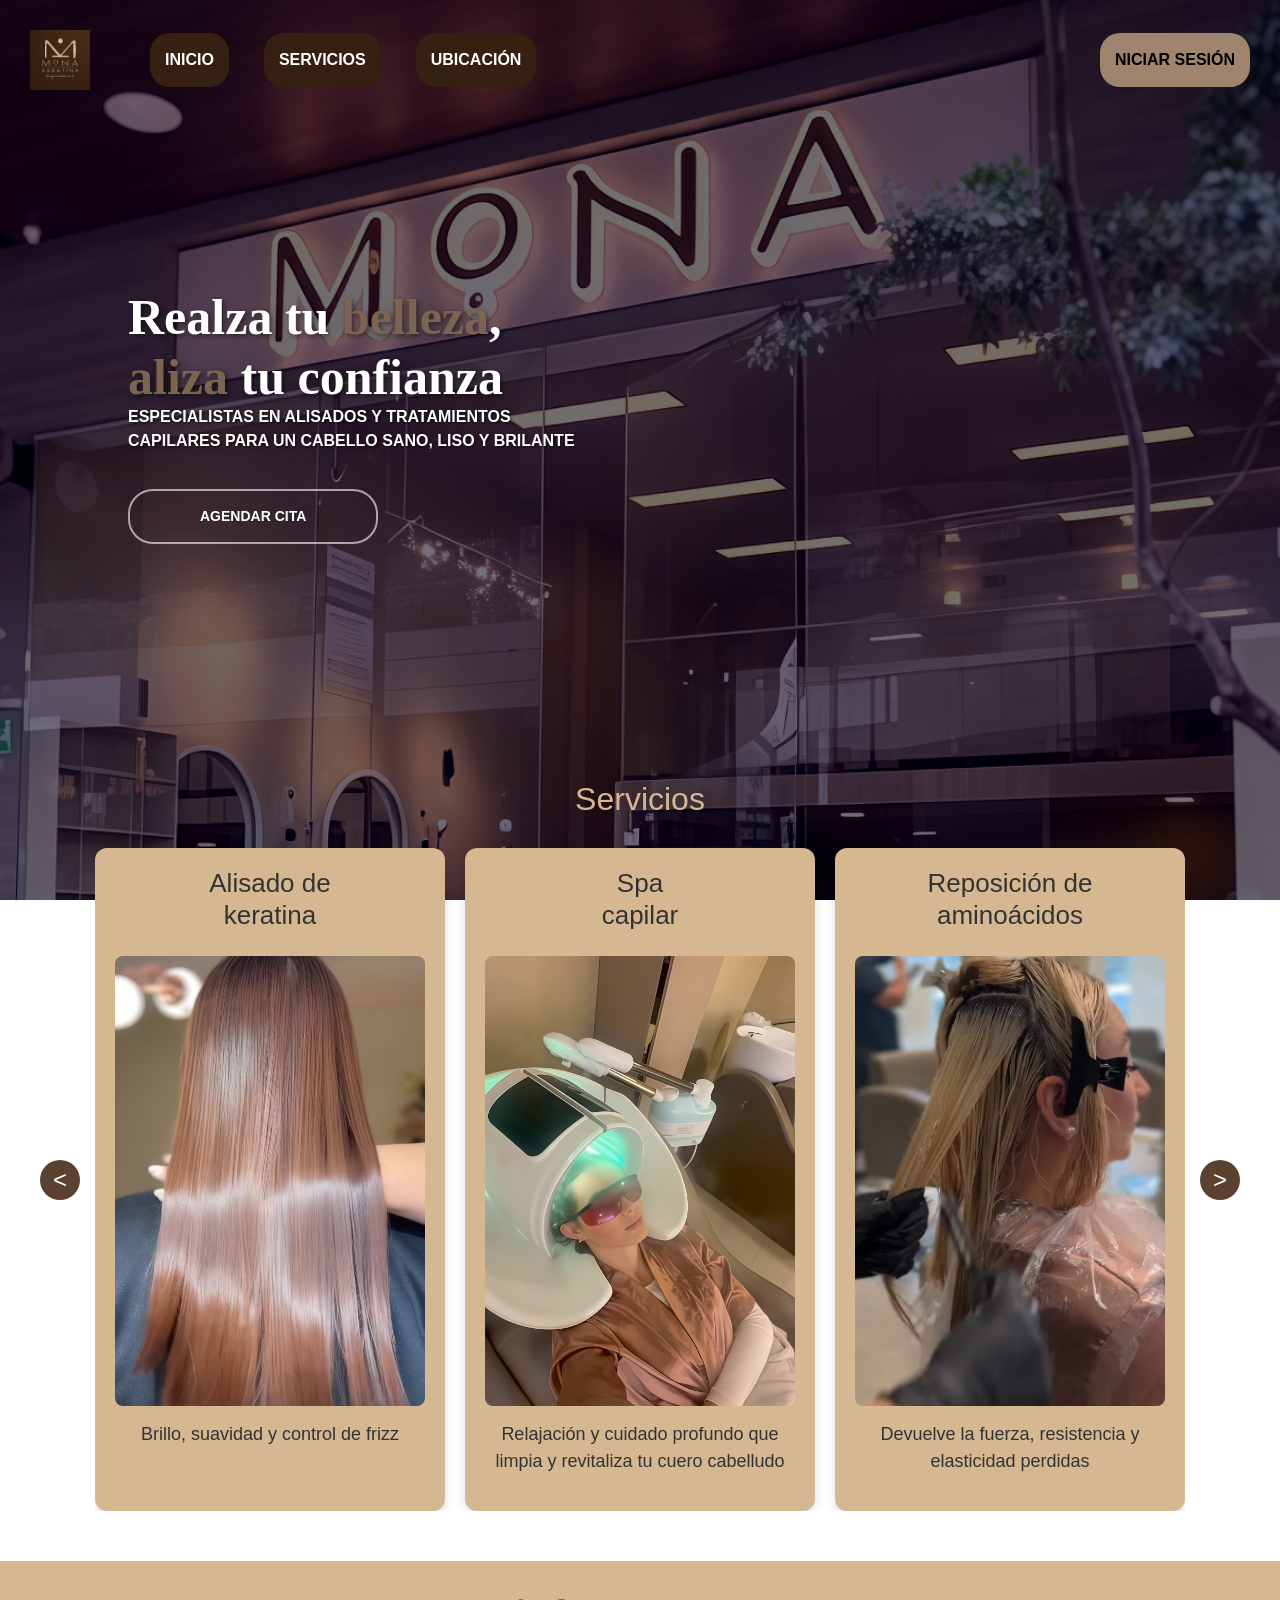
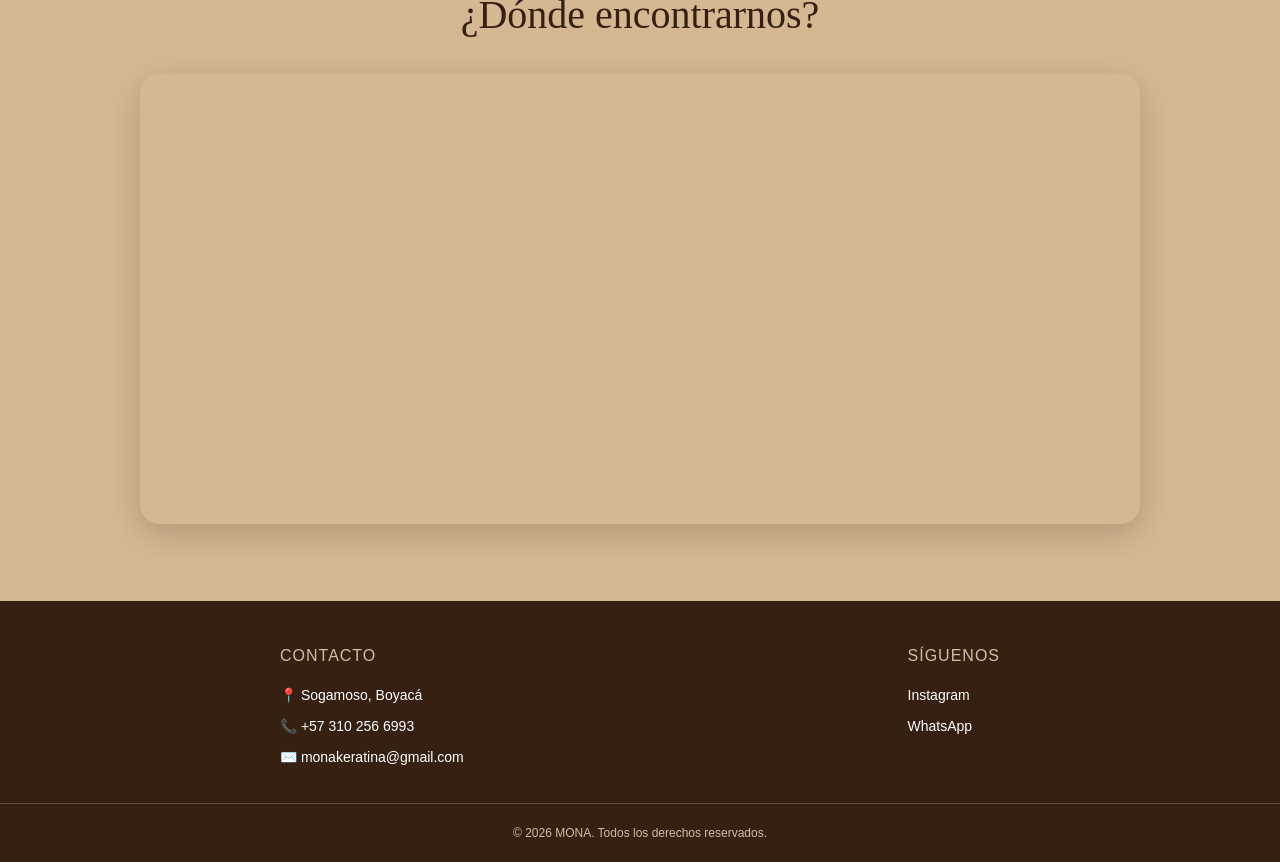
==== commit a3b4837a: "ajustes en el carrusel" ====
--- a/index.html
+++ b/index.html
@@ -53,13 +53,13 @@
                         <div id="carrusel">
 
                             <div class="ficha">
-                                <h3>Alisado de keratina</h3>
+                                <h3>Alisado de <br>keratina</h3>
                                 <img src="assets/images/alisado.jpg" alt="Alisado de keratina">
                                 <p>Brillo, suavidad y control de frizz</p>
                             </div>
 
                             <div class="ficha">
-                                <h3>Spa capilar</h3>
+                                <h3>Spa <br>capilar</h3>
                                 <img src="assets/images/spa.png" alt="Spa capilar">
                                 <p>Relajación y cuidado profundo que limpia y revitaliza tu cuero cabelludo</p>
                             </div>
@@ -71,19 +71,19 @@
                             </div>
 
                             <div class="ficha">
-                                <h3>Detox capilar</h3>
+                                <h3>Detox <br>capilar</h3>
                                 <img src="assets/images/botox.jpg" alt="Detox capilar">
                                 <p>Repara y rejuvenece el cuero cabelludo</p>
                             </div>
 
                             <div class="ficha">
-                                <h3>Hidratación profunda</h3>
+                                <h3>Hidratación <br>profunda</h3>
                                 <img src="assets/images/hidratacion.jpg" alt="Hidratación profunda">
                                 <p>Nutrición, brillo y suavidad intensos</p>
                             </div>
 
                             <div class="ficha">
-                                <h3>Reconexión molecular</h3>
+                                <h3>Reconexión <br>molecular</h3>
                                 <img src="assets/images/reconexion.png" alt="Reconexión molecular">
                                 <p>Nutrición, reparación y sellado del cabello</p>
                             </div>
--- a/assets/css/styles.css
+++ b/assets/css/styles.css
@@ -287,14 +287,185 @@
     font-size: 12px;
 }
 
-@media (max-width: 992px) {
+@media screen and (max-width: 1024px) {
+    .encabezado {
+        width: 100%;
+        padding: 10px 25px;
+        box-sizing: border-box;
+    }
+    .logo img {
+        width: 50px;
+        height: auto;
+    }
+    .menu ul {
+        display: flex;
+        align-items: center;
+        gap: 15px;
+    }
+    .menu ul li button {
+        font-size: 13px;
+        padding: 10px 12px;
+    }
     .servicios {
-        grid-template-columns: repeat(2, 1fr);
-    }
+        width: 100%;
+        padding: 40px 20px;
+        box-sizing: border-box;
+    }
+    .carruselServicios {
+        display: flex;
+        align-items: center;
+        justify-content: center;
+        gap: 10px;
+        width: 100%;
+    }
+    .carrusel-contenedor {
+        width: 85%;
+        overflow: hidden;
+    }
+    #carrusel {
+        display: flex;
+        gap: 15px;
+    }
+    .ficha {
+        flex: 0 0 calc(50% - 8px);
+        box-sizing: border-box;
+    }
+    .ficha img {
+        width: 100%;
+        height: 200px;
+        object-fit: cover;
+    }
+    .carruselServicios button {
+        flex-shrink: 0;
+    }
+}
+
+
+@media screen and (max-width: 600px) {
     .encabezado {
-        gap: 20px;
+        width: 100%;
+        display: flex;
+        flex-direction: column;
+        align-items: center;
+        justify-content: center;
+        gap: 15px;
+        padding: 15px 10px;
+        box-sizing: border-box;
+    }
+    .logo img {
+        width: 55px;
+        height: auto;
+    }
+    .menu {
+        width: 100%;
     }
     .menu ul {
-        gap: 15px;
-    }
-}
+        display: flex;
+        flex-wrap: wrap;
+        justify-content: center;
+        align-items: center;
+        gap: 8px;
+        padding: 0;
+        margin: 0;
+    }
+    .menu ul li {
+        list-style: none;
+    }
+    .menu ul li button {
+        font-size: 11px;
+        padding: 10px 12px;
+        white-space: nowrap;
+    }
+    .servicios {
+        width: 100%;
+        padding: 30px 10px;
+        box-sizing: border-box;
+        overflow: hidden;
+    }
+    .servicios h2 {
+        font-size: 28px;
+        text-align: center;
+        margin-bottom: 25px;
+    }
+    .carruselServicios {
+        display: flex;
+        align-items: center;
+        justify-content: center;
+        gap: 5px;
+        width: 100%;
+    }
+    .carrusel-contenedor {
+        width: calc(100% - 70px);
+        overflow: hidden;
+    }
+    #carrusel {
+        display: flex;
+        gap: 10px;
+    }
+    .ficha {
+        flex: 0 0 100%;
+        min-width: 0;
+        box-sizing: border-box;
+        padding: 15px;
+    }
+    .ficha h3 {
+        font-size: 19px;
+        text-align: center;
+    }
+    .ficha img {
+        width: 100%;
+        height: 220px;
+        object-fit: cover;
+        border-radius: 10px;
+    }
+    .ficha p {
+        font-size: 14px;
+        text-align: center;
+        line-height: 1.5;
+    }
+    .carruselServicios button {
+        width: 30px;
+        height: 35px;
+        padding: 0;
+        font-size: 20px;
+        flex-shrink: 0;
+    }
+    #indicadores {
+        display: flex;
+        justify-content: center;
+        gap: 8px;
+        margin-top: 20px;
+    }
+}
+
+@media screen and (max-width: 380px) {
+    .encabezado {
+        gap: 10px;
+        padding: 12px 5px;
+    }
+    .logo img {
+        width: 45px;
+    }
+    .menu ul {
+        gap: 5px;
+    }
+    .menu ul li button {
+        font-size: 10px;
+        padding: 8px 9px;
+    }
+    .servicios h2 {
+        font-size: 24px;
+    }
+    .ficha {
+        padding: 10px;
+    }
+    .ficha h3 {
+        font-size: 17px;
+    }
+    .ficha img {
+        height: 180px;
+    }
+    .ficha p {
+        font-size: 13px;
+    }
+}
